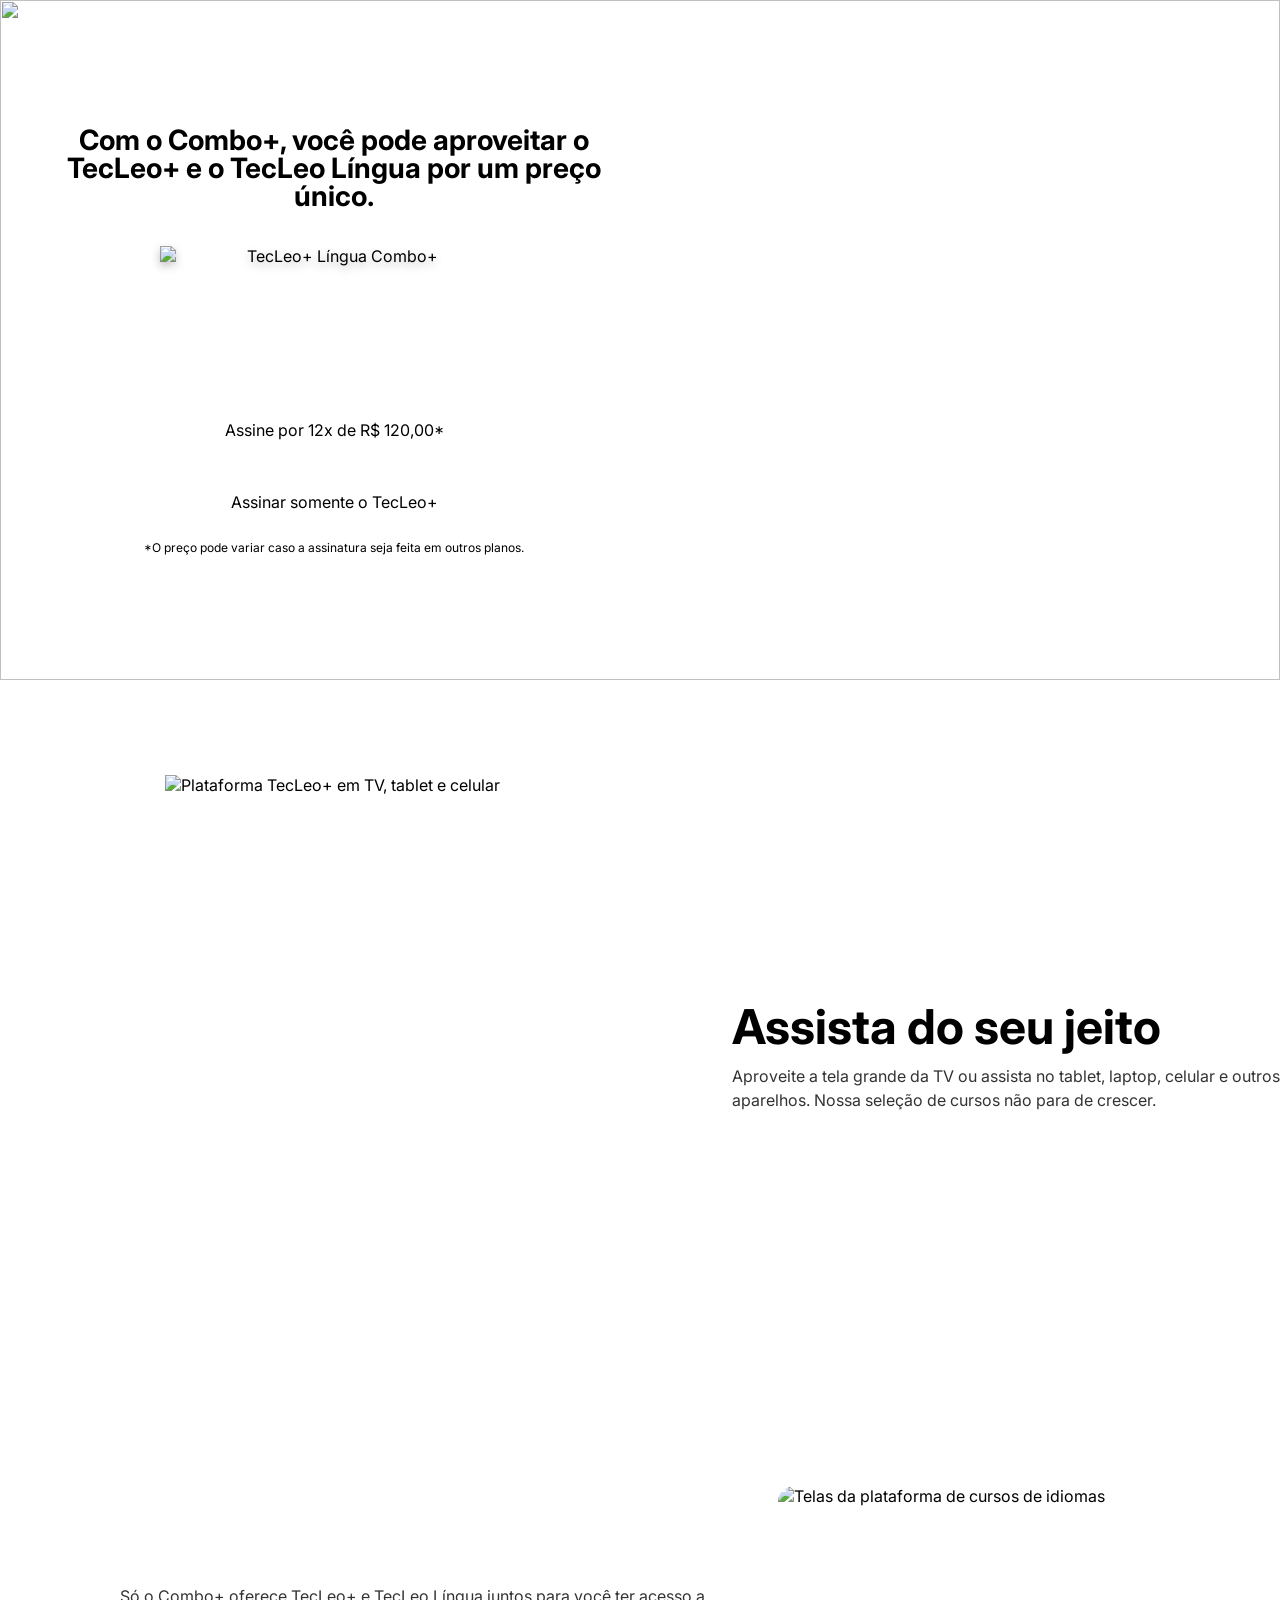
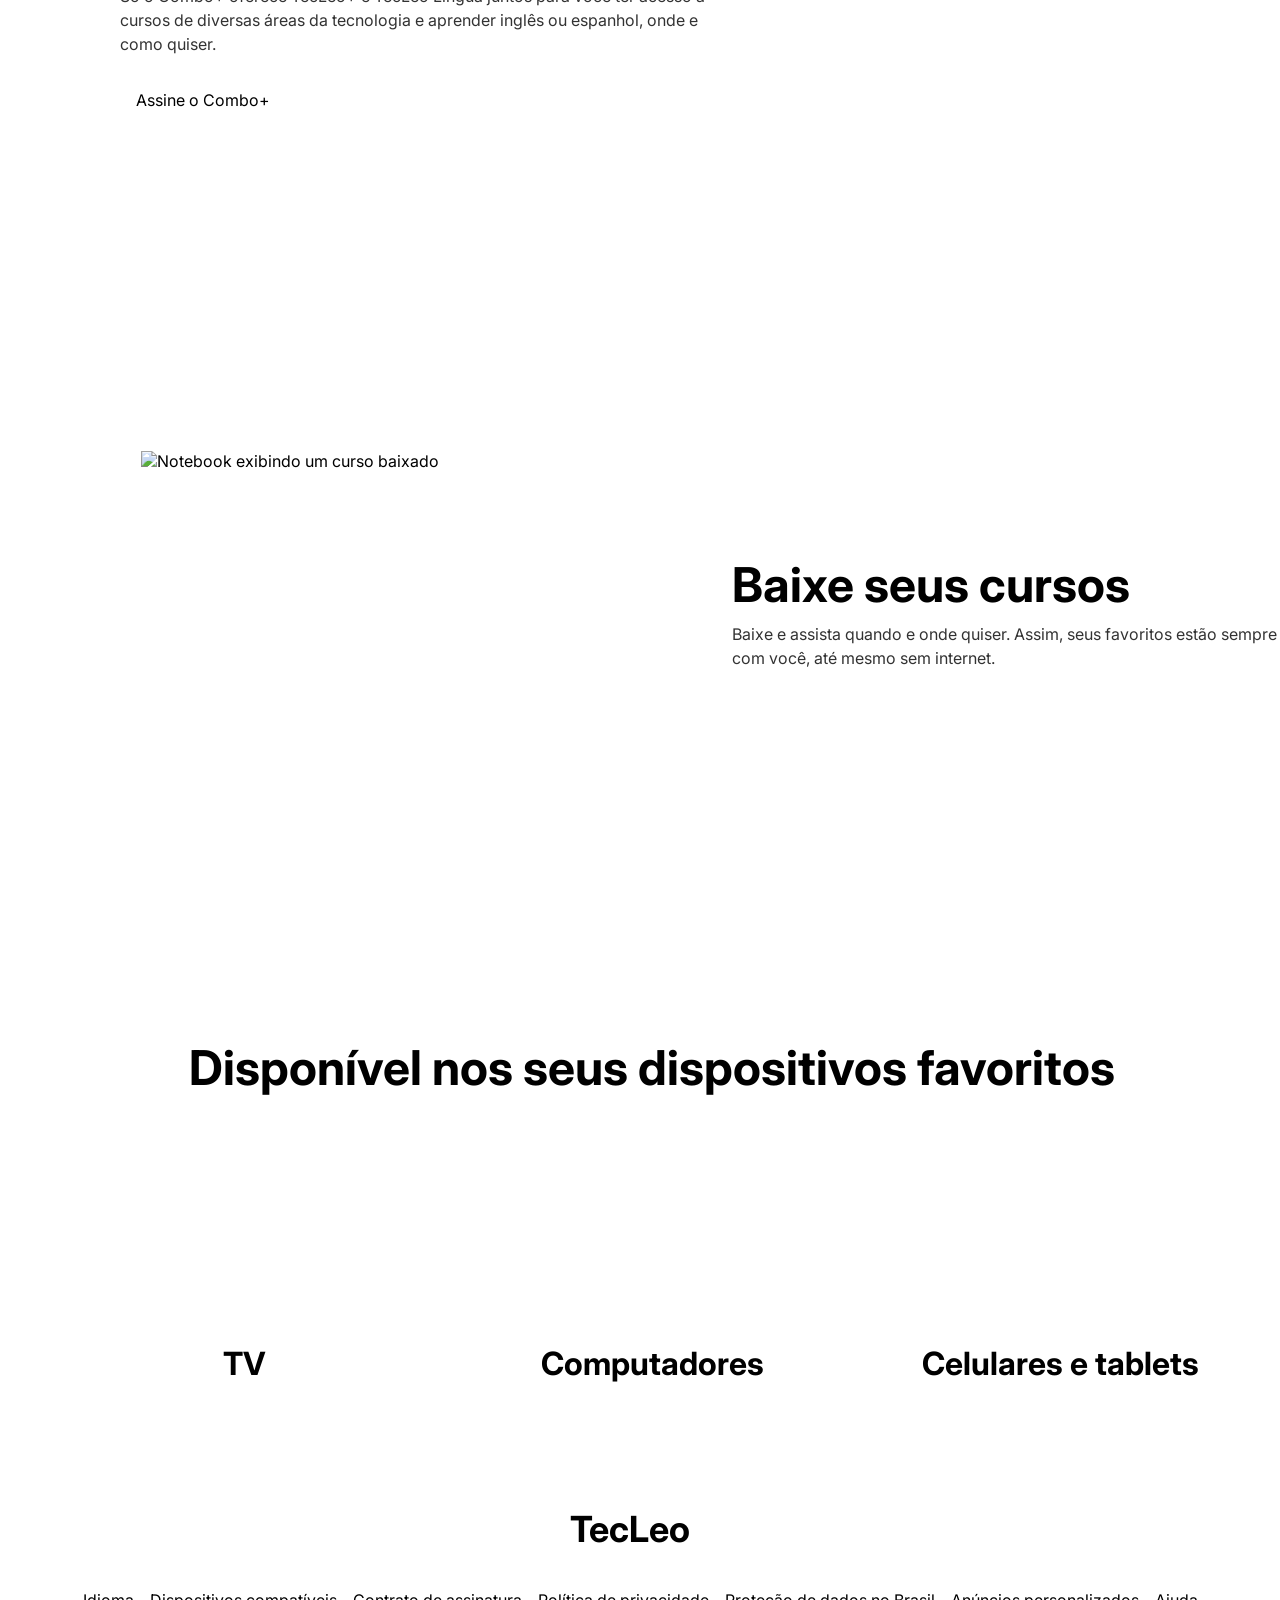
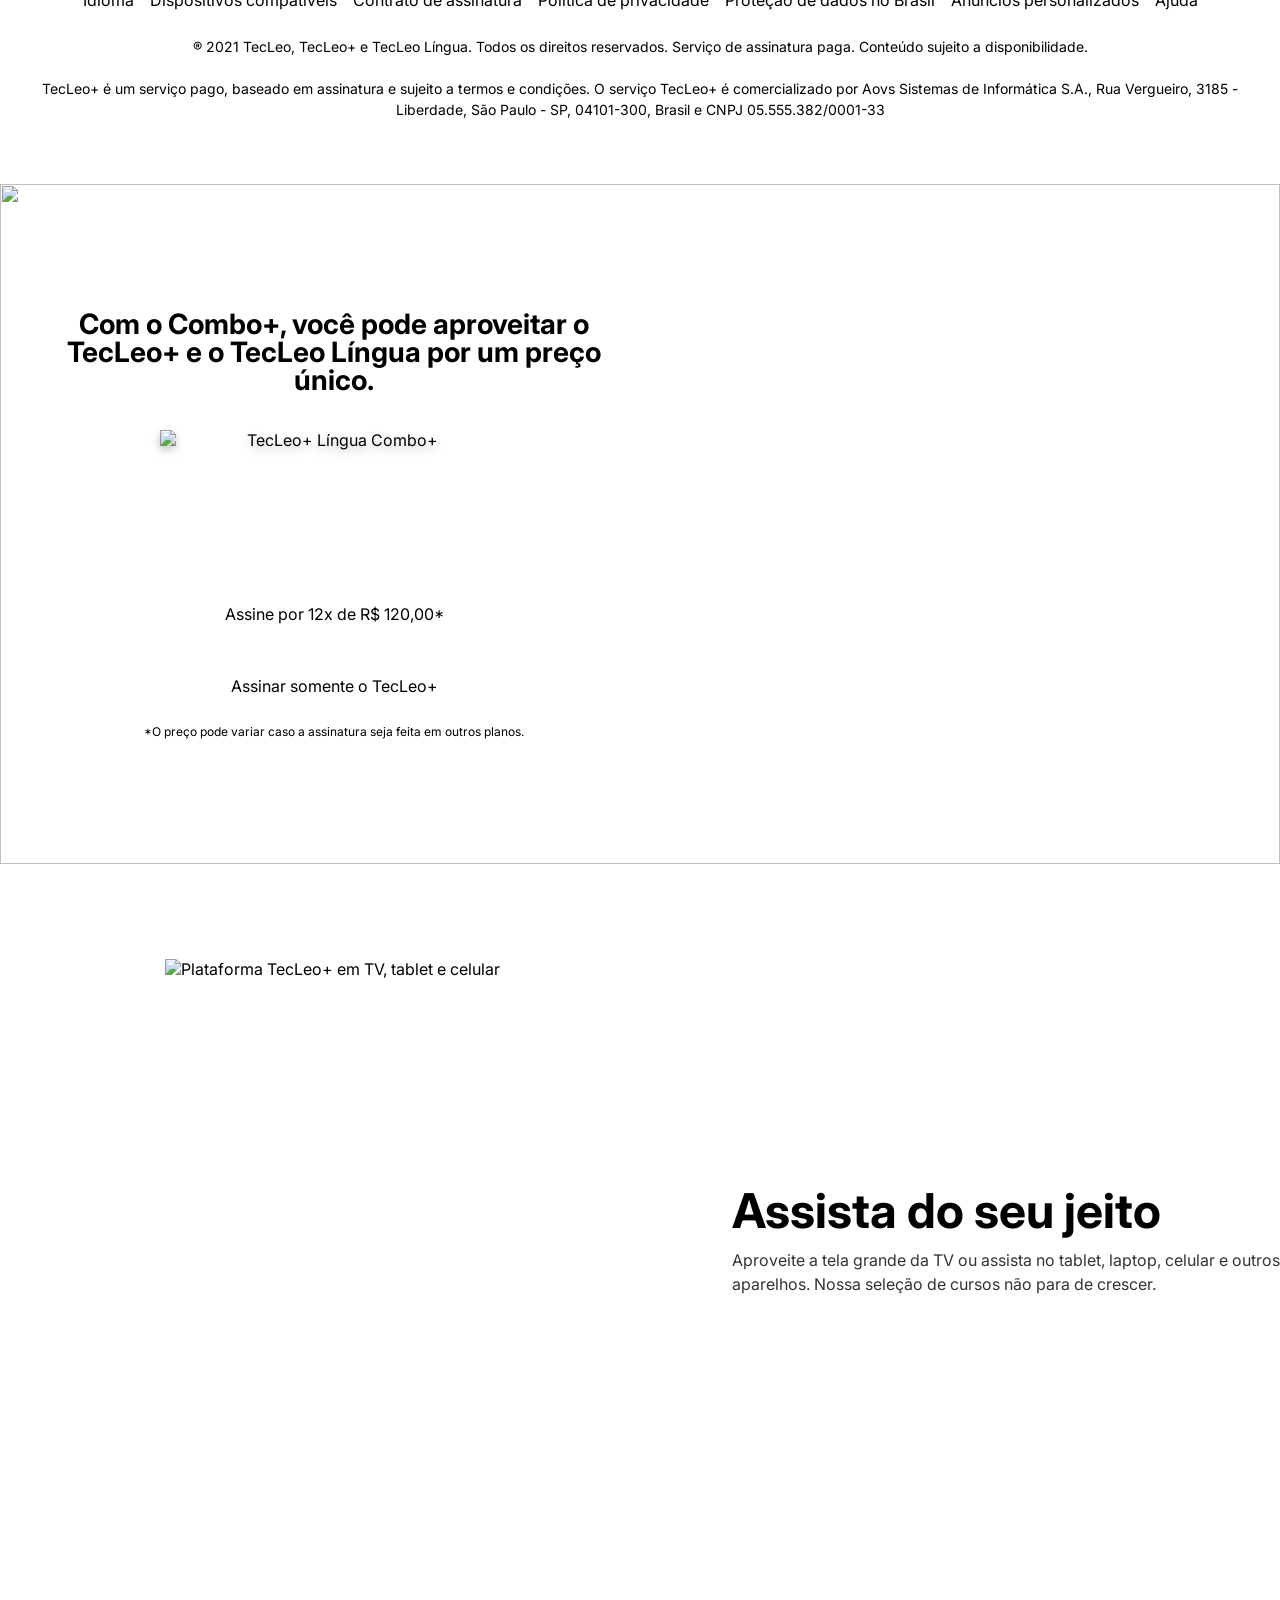
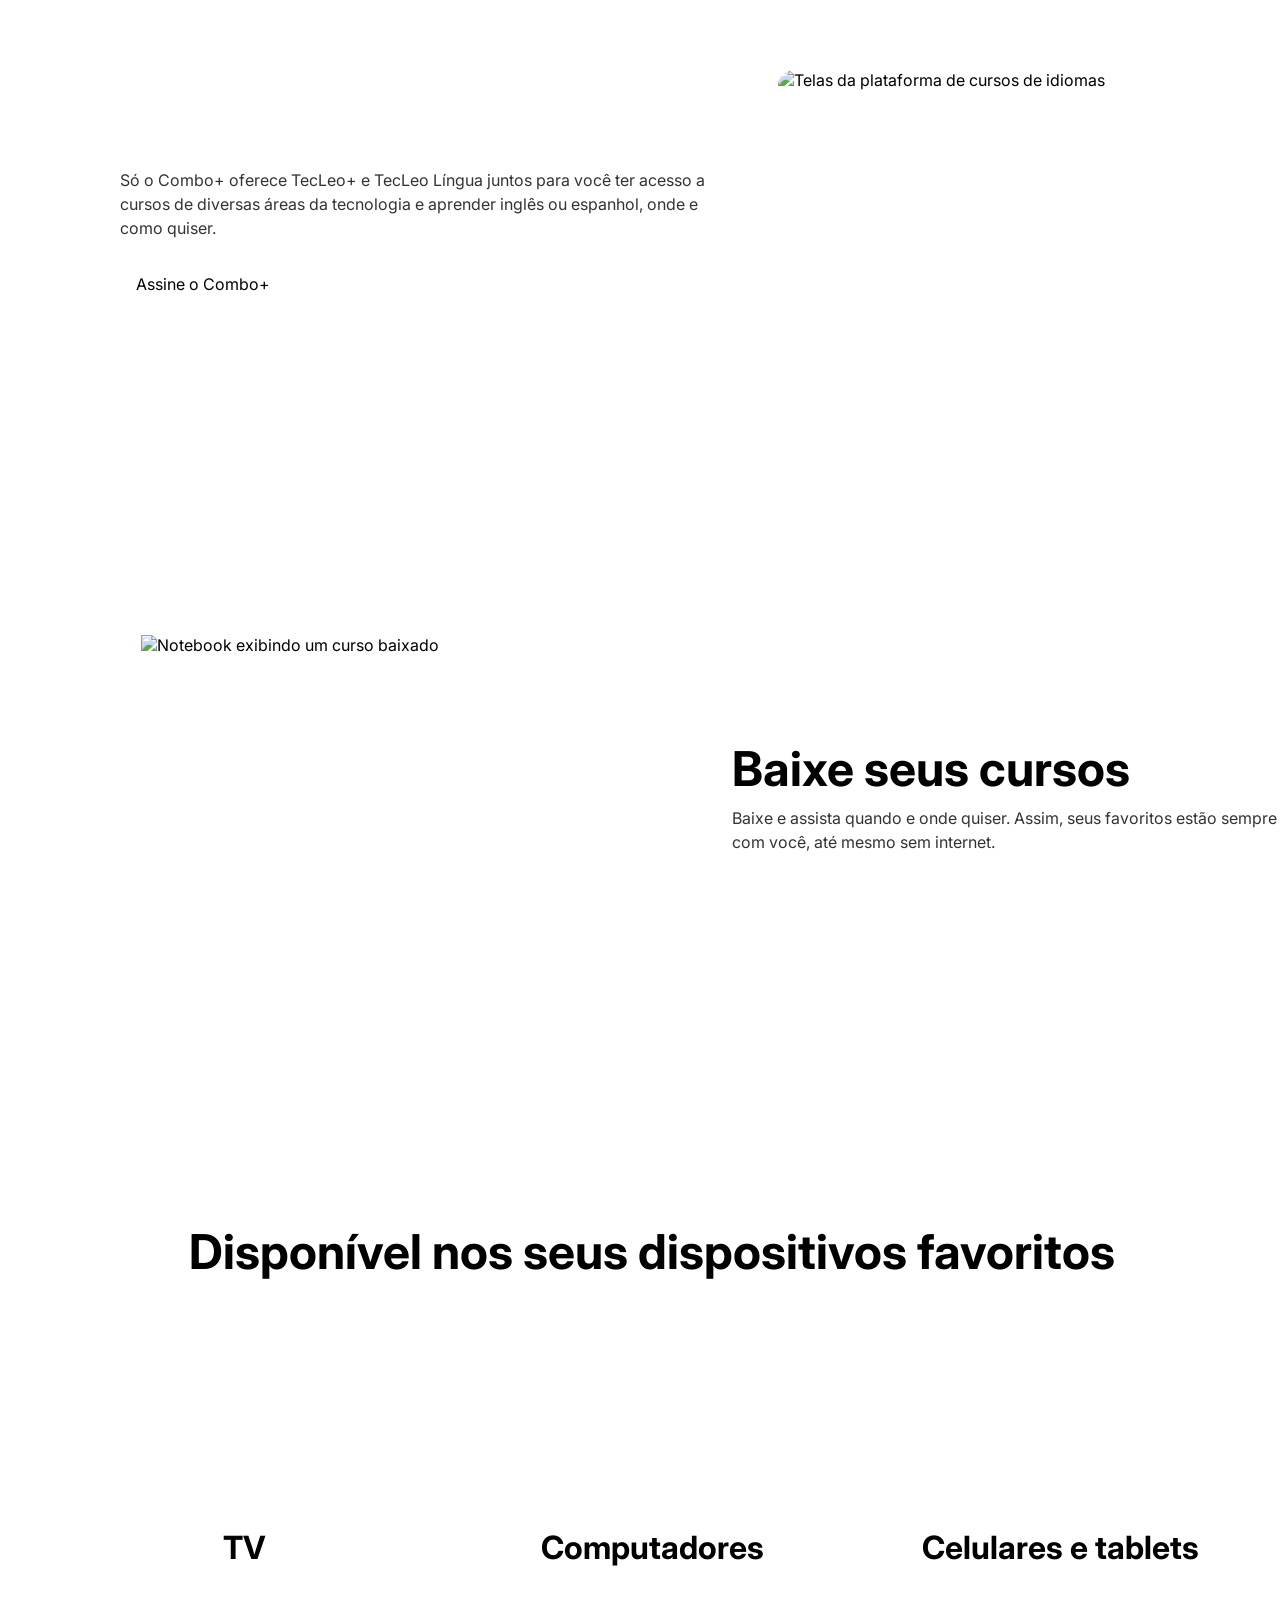
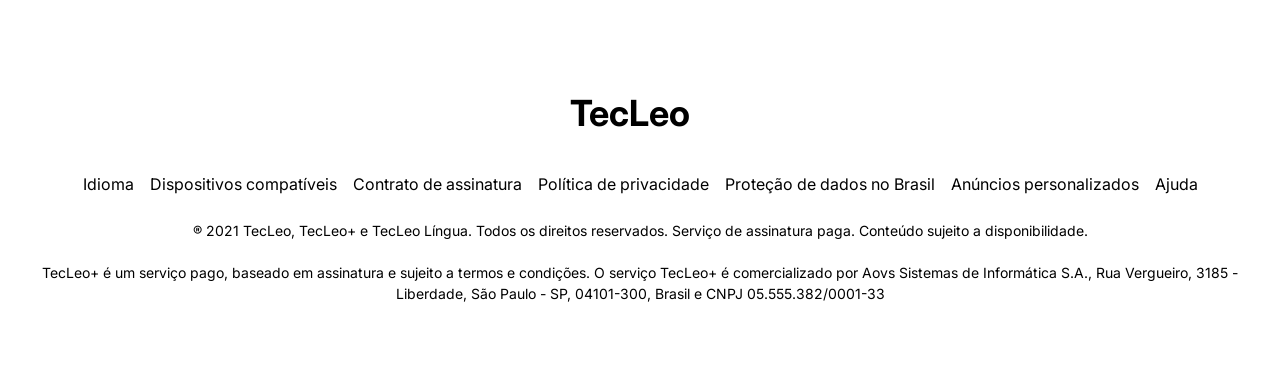
==== index.html @ 9137a4de "Renomeia figma.html para index.html" ====
<!DOCTYPE html>
<html lang="pt-BR">
<head>
    <meta charset="utf-8">
    <meta name="viewport" content="width=device-width, initial-scale=1">
    <title>Pag TecLeo</title>
    <link href="https://fonts.googleapis.com/css2?family=Inter:wght@400;700&display=swap" rel="stylesheet">
    <link rel="stylesheet" href="style.css">
</head>
<body>
<main>

    <section class="topo">
        <img src="imagens/Background.png" alt="" class="topo-fundo">

        <div class="topo-conteudo">
            <h1>Com o Combo+, você pode aproveitar o TecLeo+ e o TecLeo Língua por um preço único.</h1>
            <img src="imagens/Combo.png" alt="TecLeo+ Língua Combo+" class="topo-combo" width="348" height="104">

            <div class="topo-botoes">
                <button type="button" class="botao botao-azul">Assine por 12x de R$ 120,00*</button>
                <button type="button" class="botao botao-contorno">Assinar somente o TecLeo+</button>
            </div>

            <p class="topo-aviso">*O preço pode variar caso a assinatura seja feita em outros planos.</p>
        </div>
    </section>

    <section class="meio meio-um">
        <img src="imagens/Plataformas.png" alt="Plataforma TecLeo+ em TV, tablet e celular" class="meio-img" width="498" height="560" loading="lazy">
        <div class="meio-texto">
            <h2>Assista do seu jeito</h2>
            <p>Aproveite a tela grande da TV ou assista no tablet, laptop, celular e outros aparelhos. Nossa seleção de cursos não para de crescer.</p>
        </div>
    </section>

    <section class="meio meio-dois">
        <img src="imagens/Telas.png" alt="Telas da plataforma de cursos de idiomas" class="meio-img" width="496" height="339" loading="lazy">
        <div class="meio-texto">
            <p>Só o Combo+ oferece TecLeo+ e TecLeo Língua juntos para você ter acesso a cursos de diversas áreas da tecnologia e aprender inglês ou espanhol, onde e como quiser.</p>
            <button type="button" class="botao botao-azul">Assine o Combo+</button>
        </div>
    </section>

    <section class="meio meio-tres">
        <img src="imagens/Notebook.png" alt="Notebook exibindo um curso baixado" class="meio-img" width="547" height="324" loading="lazy">
        <div class="meio-texto">
            <h2>Baixe seus cursos</h2>
            <p>Baixe e assista quando e onde quiser. Assim, seus favoritos estão sempre com você, até mesmo sem internet.</p>
        </div>
    </section>

    <section class="dispositivos">
        <h2>Disponível nos seus dispositivos favoritos</h2>

        <figure class="aparelho">
            <img src="imagens/tv.png" alt="" loading="lazy">
            <figcaption>TV</figcaption>
        </figure>
        <figure class="aparelho">
            <img src="imagens/computador.png" alt="" loading="lazy">
            <figcaption>Computadores</figcaption>
        </figure>
        <figure class="aparelho">
            <img src="imagens/celular.png" alt="" loading="lazy">
            <figcaption>Celulares e tablets</figcaption>
        </figure>
    </section>

</main>

<footer class="rodape">
    <p class="rodape-logo">TecLeo<svg viewBox="0 0 20 20" role="img" aria-label="+"><path d="M10 0V20M0 10H20"/></svg></p>

    <nav aria-label="Links do rodapé">
        <a href="#">Idioma</a>
        <a href="#">Dispositivos compatíveis</a>
        <a href="#">Contrato de assinatura</a>
        <a href="#">Política de privacidade</a>
        <a href="#">Proteção de dados no Brasil</a>
        <a href="#">Anúncios personalizados</a>
        <a href="#">Ajuda</a>
    </nav>

    <p class="rodape-texto">® 2021 TecLeo, TecLeo+ e TecLeo Língua. Todos os direitos reservados. Serviço de assinatura paga. Conteúdo sujeito a disponibilidade.</p>
    <p class="rodape-texto">TecLeo+ é um serviço pago, baseado em assinatura e sujeito a termos e condições. O serviço TecLeo+ é comercializado por Aovs Sistemas de Informática S.A., Rua Vergueiro, 3185 - Liberdade, São Paulo - SP, 04101-300, Brasil e CNPJ 05.555.382/0001-33</p>
</footer>
</body>
</html>







<!DOCTYPE html>
<html lang="pt-BR">
<head>
    <meta charset="utf-8">
    <meta name="viewport" content="width=device-width, initial-scale=1">
    <title>Pag TecLeo</title>
    <link href="https://fonts.googleapis.com/css2?family=Inter:wght@400;700&display=swap" rel="stylesheet">
    <link rel="stylesheet" href="style.css">
</head>
<body>
<main>

    <section class="topo">
        <img src="imagens/Background.png" alt="" class="topo-fundo">

        <div class="topo-conteudo">
            <h1>Com o Combo+, você pode aproveitar o TecLeo+ e o TecLeo Língua por um preço único.</h1>
            <img src="imagens/Combo.png" alt="TecLeo+ Língua Combo+" class="topo-combo" width="348" height="104">

            <div class="topo-botoes">
                <button type="button" class="botao botao-azul">Assine por 12x de R$ 120,00*</button>
                <button type="button" class="botao botao-contorno">Assinar somente o TecLeo+</button>
            </div>

            <p class="topo-aviso">*O preço pode variar caso a assinatura seja feita em outros planos.</p>
        </div>
    </section>

    <section class="meio meio-um">
        <img src="imagens/Plataformas.png" alt="Plataforma TecLeo+ em TV, tablet e celular" class="meio-img" width="498" height="560" loading="lazy">
        <div class="meio-texto">
            <h2>Assista do seu jeito</h2>
            <p>Aproveite a tela grande da TV ou assista no tablet, laptop, celular e outros aparelhos. Nossa seleção de cursos não para de crescer.</p>
        </div>
    </section>

    <section class="meio meio-dois">
        <img src="imagens/Telas.png" alt="Telas da plataforma de cursos de idiomas" class="meio-img" width="496" height="339" loading="lazy">
        <div class="meio-texto">
            <p>Só o Combo+ oferece TecLeo+ e TecLeo Língua juntos para você ter acesso a cursos de diversas áreas da tecnologia e aprender inglês ou espanhol, onde e como quiser.</p>
            <button type="button" class="botao botao-azul">Assine o Combo+</button>
        </div>
    </section>

    <section class="meio meio-tres">
        <img src="imagens/Notebook.png" alt="Notebook exibindo um curso baixado" class="meio-img" width="547" height="324" loading="lazy">
        <div class="meio-texto">
            <h2>Baixe seus cursos</h2>
            <p>Baixe e assista quando e onde quiser. Assim, seus favoritos estão sempre com você, até mesmo sem internet.</p>
        </div>
    </section>

    <section class="dispositivos">
        <h2>Disponível nos seus dispositivos favoritos</h2>

        <figure class="aparelho">
            <img src="imagens/tv.png" alt="" loading="lazy">
            <figcaption>TV</figcaption>
        </figure>
        <figure class="aparelho">
            <img src="imagens/computador.png" alt="" loading="lazy">
            <figcaption>Computadores</figcaption>
        </figure>
        <figure class="aparelho">
            <img src="imagens/celular.png" alt="" loading="lazy">
            <figcaption>Celulares e tablets</figcaption>
        </figure>
    </section>

</main>

<footer class="rodape">
    <p class="rodape-logo">TecLeo<svg viewBox="0 0 20 20" role="img" aria-label="+"><path d="M10 0V20M0 10H20"/></svg></p>

    <nav aria-label="Links do rodapé">
        <a href="#">Idioma</a>
        <a href="#">Dispositivos compatíveis</a>
        <a href="#">Contrato de assinatura</a>
        <a href="#">Política de privacidade</a>
        <a href="#">Proteção de dados no Brasil</a>
        <a href="#">Anúncios personalizados</a>
        <a href="#">Ajuda</a>
    </nav>

    <p class="rodape-texto">® 2021 TecLeo, TecLeo+ e TecLeo Língua. Todos os direitos reservados. Serviço de assinatura paga. Conteúdo sujeito a disponibilidade.</p>
    <p class="rodape-texto">TecLeo+ é um serviço pago, baseado em assinatura e sujeito a termos e condições. O serviço TecLeo+ é comercializado por Aovs Sistemas de Informática S.A., Rua Vergueiro, 3185 - Liberdade, São Paulo - SP, 04101-300, Brasil e CNPJ 05.555.382/0001-33</p>
</footer>
</body>
</html>
---- style.css ----
<!DOCTYPE html>
<html lang="pt-BR">
<head>
    <meta charset="utf-8">
    <meta name="viewport" content="width=device-width, initial-scale=1">
    <title>Pag TecLeo</title>
    <link href="https://fonts.googleapis.com/css2?family=Inter:wght@400;700&display=swap" rel="stylesheet">
    <link rel="stylesheet" href="style.css">
</head>
<body>
<main>

    <section class="topo">
        <img src="imagens/Background.png" alt="" class="topo-fundo">

        <div class="topo-conteudo">
            <h1>Com o Combo+, você pode aproveitar o TecLeo+ e o TecLeo Língua por um preço único.</h1>
            <img src="imagens/Combo.png" alt="TecLeo+ Língua Combo+" class="topo-combo" width="348" height="104">

            <div class="topo-botoes">
                <button type="button" class="botao botao-azul">Assine por 12x de R$ 120,00*</button>
                <button type="button" class="botao botao-contorno">Assinar somente o TecLeo+</button>
            </div>

            <p class="topo-aviso">*O preço pode variar caso a assinatura seja feita em outros planos.</p>
        </div>
    </section>

    <section class="meio meio-um">
        <img src="imagens/Plataformas.png" alt="Plataforma TecLeo+ em TV, tablet e celular" class="meio-img" width="498" height="560" loading="lazy">
        <div class="meio-texto">
            <h2>Assista do seu jeito</h2>
            <p>Aproveite a tela grande da TV ou assista no tablet, laptop, celular e outros aparelhos. Nossa seleção de cursos não para de crescer.</p>
        </div>
    </section>

    <section class="meio meio-dois">
        <img src="imagens/Telas.png" alt="Telas da plataforma de cursos de idiomas" class="meio-img" width="496" height="339" loading="lazy">
        <div class="meio-texto">
            <p>Só o Combo+ oferece TecLeo+ e TecLeo Língua juntos para você ter acesso a cursos de diversas áreas da tecnologia e aprender inglês ou espanhol, onde e como quiser.</p>
            <button type="button" class="botao botao-azul">Assine o Combo+</button>
        </div>
    </section>

    <section class="meio meio-tres">
        <img src="imagens/Notebook.png" alt="Notebook exibindo um curso baixado" class="meio-img" width="547" height="324" loading="lazy">
        <div class="meio-texto">
            <h2>Baixe seus cursos</h2>
            <p>Baixe e assista quando e onde quiser. Assim, seus favoritos estão sempre com você, até mesmo sem internet.</p>
        </div>
    </section>

    <section class="dispositivos">
        <h2>Disponível nos seus dispositivos favoritos</h2>

        <figure class="aparelho">
            <img src="imagens/tv.png" alt="" loading="lazy">
            <figcaption>TV</figcaption>
        </figure>
        <figure class="aparelho">
            <img src="imagens/computador.png" alt="" loading="lazy">
            <figcaption>Computadores</figcaption>
        </figure>
        <figure class="aparelho">
            <img src="imagens/celular.png" alt="" loading="lazy">
            <figcaption>Celulares e tablets</figcaption>
        </figure>
    </section>

</main>

<footer class="rodape">
    <p class="rodape-logo">TecLeo<svg viewBox="0 0 20 20" role="img" aria-label="+"><path d="M10 0V20M0 10H20"/></svg></p>

    <nav aria-label="Links do rodapé">
        <a href="#">Idioma</a>
        <a href="#">Dispositivos compatíveis</a>
        <a href="#">Contrato de assinatura</a>
        <a href="#">Política de privacidade</a>
        <a href="#">Proteção de dados no Brasil</a>
        <a href="#">Anúncios personalizados</a>
        <a href="#">Ajuda</a>
    </nav>

    <p class="rodape-texto">® 2021 TecLeo, TecLeo+ e TecLeo Língua. Todos os direitos reservados. Serviço de assinatura paga. Conteúdo sujeito a disponibilidade.</p>
    <p class="rodape-texto">TecLeo+ é um serviço pago, baseado em assinatura e sujeito a termos e condições. O serviço TecLeo+ é comercializado por Aovs Sistemas de Informática S.A., Rua Vergueiro, 3185 - Liberdade, São Paulo - SP, 04101-300, Brasil e CNPJ 05.555.382/0001-33</p>
</footer>
</body>
</html>



:root {
    --fundo: #020210;
    --azul: #167BF7;
    --branco: #ffffff;
    --texto-claro: #F9F9F9;
    --cinza: #C0C0C0;
}

* {
    box-sizing: border-box;
     }

body {
    margin: 0;
    background: var(--fundo);
    color: var(--branco);
    font-family: 'Inter', sans-serif;
}

h1, h2, p, figure {
 margin: 0; 
}

h1, h2 {
 font-weight: 700; 
}

h2 { 
    font-size: clamp(32px, 5vw, 48px); 
    line-height: 1.2; 
}

img {
 display: block; 
}

button { 
    font: inherit; 
}

/* ----------Botões---------- */
.botao {
    height: 56px;
    padding: 0 16px;
    border-radius: 8px;
    color: var(--branco);
    font-size: 16px;
    cursor: pointer;
}
.botao-azul    {
 background: var(--azul);  border: 0; 
}

.botao-contorno {
 background: var(--fundo); border: 1px solid var(--branco);
  }

/* ==========Começo========== */

.topo {
    position: relative;
    min-height: 680px;
    display: flex;
    align-items: center;
    overflow: hidden;
}

.topo-fundo {
    position: absolute;
    inset: 0;
    width: 100%;
    height: 100%;
    object-fit: cover;
    object-position: right center;
}

.topo-conteudo {
    position: relative;
    width: 588px;
    max-width: 100%;
    margin-left: 40px;
    display: flex;
    flex-direction: column;
    align-items: center;
    text-align: center;
}

.topo h1 {
    min-height: 102px;
    margin-bottom: 18px;
    font-size: 28px;
    line-height: 1;
}

.topo-combo {
    margin-bottom: 52px;
    filter: drop-shadow(0 4px 4px #00000040);
}

.topo-botoes {
    width: 512px;
    max-width: 100%;
    display: flex;
    flex-direction: column;
    gap: 16px;
}
.topo-botoes .botao { width: 100%; }

.topo-aviso {
    margin-top: 12px;
    color: var(--cinza);
    font-size: 12px;
    line-height: 1;
}

/* ==========Meio========== */

.meio {
    width: 1440px;
    max-width: 100%;
    margin: var(--topo) auto 0;
    padding-left: var(--recuo);
    display: flex;
    align-items: center;
    gap: var(--gap);
}

.meio-um   { --topo: 95px;  --recuo: 165px; --gap: 69px; }
.meio-dois { --topo: 151px; --recuo: 120px; --gap: 70px; }
.meio-tres { --topo: 226px; --recuo: 141px; --gap: 44px; }

.meio-img { flex-shrink: 0; }
.meio-dois .meio-img { order: 1; border-radius: 16px; }  
.meio-texto { width: 588px; min-width: 0; }

.meio-texto p {
    font-size: 16px;
    line-height: 1.5;
    color: var(--texto-claro);
    opacity: 0.8;
}
.meio-texto h2 + p { margin-top: 8px; }
.meio-texto .botao { margin-top: 16px; }

/* ==========Dispositivos========== */

.dispositivos {
    width: 1154px;
    max-width: 100%;
    height: 344px;
    margin: 264px 0 0 max(0px, calc((100% - 1440px) / 2 + 155px));
    display: grid;
    grid-template-columns: repeat(3, 292px);
    grid-template-rows: auto 1fr;
    column-gap: 116px;
    justify-content: center;
    text-align: center;
}

.dispositivos h2 { grid-column: 1 / -1; white-space: nowrap; }

.aparelho {
    display: flex;
    flex-direction: column;
    align-items: center;
    justify-content: space-between;   /* imagem em cima, nome embaixo */
}
.aparelho img { max-width: 100%; margin-block: auto; }
.aparelho figcaption {
    font-weight: 700;
    font-size: clamp(20px, 2.5vw, 32px);
    line-height: 1.2;
}

/* ==========Rodapé========= */

.rodape {
    margin-top: clamp(80px, 10vw, 144px);
    padding: 0 24px 64px;
    display: flex;
    flex-direction: column;
    align-items: center;
    text-align: center;
}

.rodape-logo {
    height: 39px;
    display: flex;
    align-items: flex-start;
    font-weight: 700;
    font-size: 36px;
    line-height: 1;
}
.rodape-logo svg {
    width: 20px;
    height: 20px;
    margin-top: 13px;
    fill: none;
    stroke: var(--branco);
    stroke-width: 4;
}

.rodape nav {
    margin-top: 38px;
    display: flex;
    flex-wrap: wrap;
    justify-content: center;
    gap: 0 16px;
}
.rodape a {
    color: var(--branco);
    font-size: 16px;
    line-height: 1.5;
    text-decoration: none;
}
.rodape a:hover,
.rodape a:focus-visible { text-decoration: underline; }

.rodape-texto {
    width: 1200px;
    max-width: 100%;
    margin-top: 24px;
    color: var(--cinza);
    font-size: 14px;
    line-height: 1.5;
}
.rodape-texto + .rodape-texto { margin-top: 21px; }

/* ==========Adaptação para outros despositivos========== */

@media (max-width: 1200px) {
    .meio {
        flex-direction: column;
        margin-top: 64px;
        padding: 0 24px;
        gap: 32px;
        text-align: center;
    }
    .meio-dois .meio-img { order: 0; }
    .meio-img { width: 100%; max-width: 480px; height: auto; flex-shrink: 1; }
    .meio-texto { width: 100%; }
    .meio-dois .meio-texto { display: flex; flex-direction: column; align-items: center; }

    .dispositivos {
        height: auto;
        margin: 64px auto 0;
        padding: 0 24px;
        grid-template-columns: 1fr;
        grid-template-rows: none;
        row-gap: 40px;
    }
    .dispositivos h2 { white-space: normal; }
    .aparelho { gap: 16px; }
    .aparelho img { width: 100%; max-width: 240px; margin-block: 0; }
}

@media (max-width: 800px) {
    .topo { min-height: 0; padding: 48px 0; }
    .topo-conteudo { margin: 0 auto; padding: 0 24px; }
    .topo h1 { min-height: 0; }
}
---- style.css ----
<!DOCTYPE html>
<html lang="pt-BR">
<head>
    <meta charset="utf-8">
    <meta name="viewport" content="width=device-width, initial-scale=1">
    <title>Pag TecLeo</title>
    <link href="https://fonts.googleapis.com/css2?family=Inter:wght@400;700&display=swap" rel="stylesheet">
    <link rel="stylesheet" href="style.css">
</head>
<body>
<main>

    <section class="topo">
        <img src="imagens/Background.png" alt="" class="topo-fundo">

        <div class="topo-conteudo">
            <h1>Com o Combo+, você pode aproveitar o TecLeo+ e o TecLeo Língua por um preço único.</h1>
            <img src="imagens/Combo.png" alt="TecLeo+ Língua Combo+" class="topo-combo" width="348" height="104">

            <div class="topo-botoes">
                <button type="button" class="botao botao-azul">Assine por 12x de R$ 120,00*</button>
                <button type="button" class="botao botao-contorno">Assinar somente o TecLeo+</button>
            </div>

            <p class="topo-aviso">*O preço pode variar caso a assinatura seja feita em outros planos.</p>
        </div>
    </section>

    <section class="meio meio-um">
        <img src="imagens/Plataformas.png" alt="Plataforma TecLeo+ em TV, tablet e celular" class="meio-img" width="498" height="560" loading="lazy">
        <div class="meio-texto">
            <h2>Assista do seu jeito</h2>
            <p>Aproveite a tela grande da TV ou assista no tablet, laptop, celular e outros aparelhos. Nossa seleção de cursos não para de crescer.</p>
        </div>
    </section>

    <section class="meio meio-dois">
        <img src="imagens/Telas.png" alt="Telas da plataforma de cursos de idiomas" class="meio-img" width="496" height="339" loading="lazy">
        <div class="meio-texto">
            <p>Só o Combo+ oferece TecLeo+ e TecLeo Língua juntos para você ter acesso a cursos de diversas áreas da tecnologia e aprender inglês ou espanhol, onde e como quiser.</p>
            <button type="button" class="botao botao-azul">Assine o Combo+</button>
        </div>
    </section>

    <section class="meio meio-tres">
        <img src="imagens/Notebook.png" alt="Notebook exibindo um curso baixado" class="meio-img" width="547" height="324" loading="lazy">
        <div class="meio-texto">
            <h2>Baixe seus cursos</h2>
            <p>Baixe e assista quando e onde quiser. Assim, seus favoritos estão sempre com você, até mesmo sem internet.</p>
        </div>
    </section>

    <section class="dispositivos">
        <h2>Disponível nos seus dispositivos favoritos</h2>

        <figure class="aparelho">
            <img src="imagens/tv.png" alt="" loading="lazy">
            <figcaption>TV</figcaption>
        </figure>
        <figure class="aparelho">
            <img src="imagens/computador.png" alt="" loading="lazy">
            <figcaption>Computadores</figcaption>
        </figure>
        <figure class="aparelho">
            <img src="imagens/celular.png" alt="" loading="lazy">
            <figcaption>Celulares e tablets</figcaption>
        </figure>
    </section>

</main>

<footer class="rodape">
    <p class="rodape-logo">TecLeo<svg viewBox="0 0 20 20" role="img" aria-label="+"><path d="M10 0V20M0 10H20"/></svg></p>

    <nav aria-label="Links do rodapé">
        <a href="#">Idioma</a>
        <a href="#">Dispositivos compatíveis</a>
        <a href="#">Contrato de assinatura</a>
        <a href="#">Política de privacidade</a>
        <a href="#">Proteção de dados no Brasil</a>
        <a href="#">Anúncios personalizados</a>
        <a href="#">Ajuda</a>
    </nav>

    <p class="rodape-texto">® 2021 TecLeo, TecLeo+ e TecLeo Língua. Todos os direitos reservados. Serviço de assinatura paga. Conteúdo sujeito a disponibilidade.</p>
    <p class="rodape-texto">TecLeo+ é um serviço pago, baseado em assinatura e sujeito a termos e condições. O serviço TecLeo+ é comercializado por Aovs Sistemas de Informática S.A., Rua Vergueiro, 3185 - Liberdade, São Paulo - SP, 04101-300, Brasil e CNPJ 05.555.382/0001-33</p>
</footer>
</body>
</html>



:root {
    --fundo: #020210;
    --azul: #167BF7;
    --branco: #ffffff;
    --texto-claro: #F9F9F9;
    --cinza: #C0C0C0;
}

* {
    box-sizing: border-box;
     }

body {
    margin: 0;
    background: var(--fundo);
    color: var(--branco);
    font-family: 'Inter', sans-serif;
}

h1, h2, p, figure {
 margin: 0; 
}

h1, h2 {
 font-weight: 700; 
}

h2 { 
    font-size: clamp(32px, 5vw, 48px); 
    line-height: 1.2; 
}

img {
 display: block; 
}

button { 
    font: inherit; 
}

/* ----------Botões---------- */
.botao {
    height: 56px;
    padding: 0 16px;
    border-radius: 8px;
    color: var(--branco);
    font-size: 16px;
    cursor: pointer;
}
.botao-azul    {
 background: var(--azul);  border: 0; 
}

.botao-contorno {
 background: var(--fundo); border: 1px solid var(--branco);
  }

/* ==========Começo========== */

.topo {
    position: relative;
    min-height: 680px;
    display: flex;
    align-items: center;
    overflow: hidden;
}

.topo-fundo {
    position: absolute;
    inset: 0;
    width: 100%;
    height: 100%;
    object-fit: cover;
    object-position: right center;
}

.topo-conteudo {
    position: relative;
    width: 588px;
    max-width: 100%;
    margin-left: 40px;
    display: flex;
    flex-direction: column;
    align-items: center;
    text-align: center;
}

.topo h1 {
    min-height: 102px;
    margin-bottom: 18px;
    font-size: 28px;
    line-height: 1;
}

.topo-combo {
    margin-bottom: 52px;
    filter: drop-shadow(0 4px 4px #00000040);
}

.topo-botoes {
    width: 512px;
    max-width: 100%;
    display: flex;
    flex-direction: column;
    gap: 16px;
}
.topo-botoes .botao { width: 100%; }

.topo-aviso {
    margin-top: 12px;
    color: var(--cinza);
    font-size: 12px;
    line-height: 1;
}

/* ==========Meio========== */

.meio {
    width: 1440px;
    max-width: 100%;
    margin: var(--topo) auto 0;
    padding-left: var(--recuo);
    display: flex;
    align-items: center;
    gap: var(--gap);
}

.meio-um   { --topo: 95px;  --recuo: 165px; --gap: 69px; }
.meio-dois { --topo: 151px; --recuo: 120px; --gap: 70px; }
.meio-tres { --topo: 226px; --recuo: 141px; --gap: 44px; }

.meio-img { flex-shrink: 0; }
.meio-dois .meio-img { order: 1; border-radius: 16px; }  
.meio-texto { width: 588px; min-width: 0; }

.meio-texto p {
    font-size: 16px;
    line-height: 1.5;
    color: var(--texto-claro);
    opacity: 0.8;
}
.meio-texto h2 + p { margin-top: 8px; }
.meio-texto .botao { margin-top: 16px; }

/* ==========Dispositivos========== */

.dispositivos {
    width: 1154px;
    max-width: 100%;
    height: 344px;
    margin: 264px 0 0 max(0px, calc((100% - 1440px) / 2 + 155px));
    display: grid;
    grid-template-columns: repeat(3, 292px);
    grid-template-rows: auto 1fr;
    column-gap: 116px;
    justify-content: center;
    text-align: center;
}

.dispositivos h2 { grid-column: 1 / -1; white-space: nowrap; }

.aparelho {
    display: flex;
    flex-direction: column;
    align-items: center;
    justify-content: space-between;   /* imagem em cima, nome embaixo */
}
.aparelho img { max-width: 100%; margin-block: auto; }
.aparelho figcaption {
    font-weight: 700;
    font-size: clamp(20px, 2.5vw, 32px);
    line-height: 1.2;
}

/* ==========Rodapé========= */

.rodape {
    margin-top: clamp(80px, 10vw, 144px);
    padding: 0 24px 64px;
    display: flex;
    flex-direction: column;
    align-items: center;
    text-align: center;
}

.rodape-logo {
    height: 39px;
    display: flex;
    align-items: flex-start;
    font-weight: 700;
    font-size: 36px;
    line-height: 1;
}
.rodape-logo svg {
    width: 20px;
    height: 20px;
    margin-top: 13px;
    fill: none;
    stroke: var(--branco);
    stroke-width: 4;
}

.rodape nav {
    margin-top: 38px;
    display: flex;
    flex-wrap: wrap;
    justify-content: center;
    gap: 0 16px;
}
.rodape a {
    color: var(--branco);
    font-size: 16px;
    line-height: 1.5;
    text-decoration: none;
}
.rodape a:hover,
.rodape a:focus-visible { text-decoration: underline; }

.rodape-texto {
    width: 1200px;
    max-width: 100%;
    margin-top: 24px;
    color: var(--cinza);
    font-size: 14px;
    line-height: 1.5;
}
.rodape-texto + .rodape-texto { margin-top: 21px; }

/* ==========Adaptação para outros despositivos========== */

@media (max-width: 1200px) {
    .meio {
        flex-direction: column;
        margin-top: 64px;
        padding: 0 24px;
        gap: 32px;
        text-align: center;
    }
    .meio-dois .meio-img { order: 0; }
    .meio-img { width: 100%; max-width: 480px; height: auto; flex-shrink: 1; }
    .meio-texto { width: 100%; }
    .meio-dois .meio-texto { display: flex; flex-direction: column; align-items: center; }

    .dispositivos {
        height: auto;
        margin: 64px auto 0;
        padding: 0 24px;
        grid-template-columns: 1fr;
        grid-template-rows: none;
        row-gap: 40px;
    }
    .dispositivos h2 { white-space: normal; }
    .aparelho { gap: 16px; }
    .aparelho img { width: 100%; max-width: 240px; margin-block: 0; }
}

@media (max-width: 800px) {
    .topo { min-height: 0; padding: 48px 0; }
    .topo-conteudo { margin: 0 auto; padding: 0 24px; }
    .topo h1 { min-height: 0; }
}
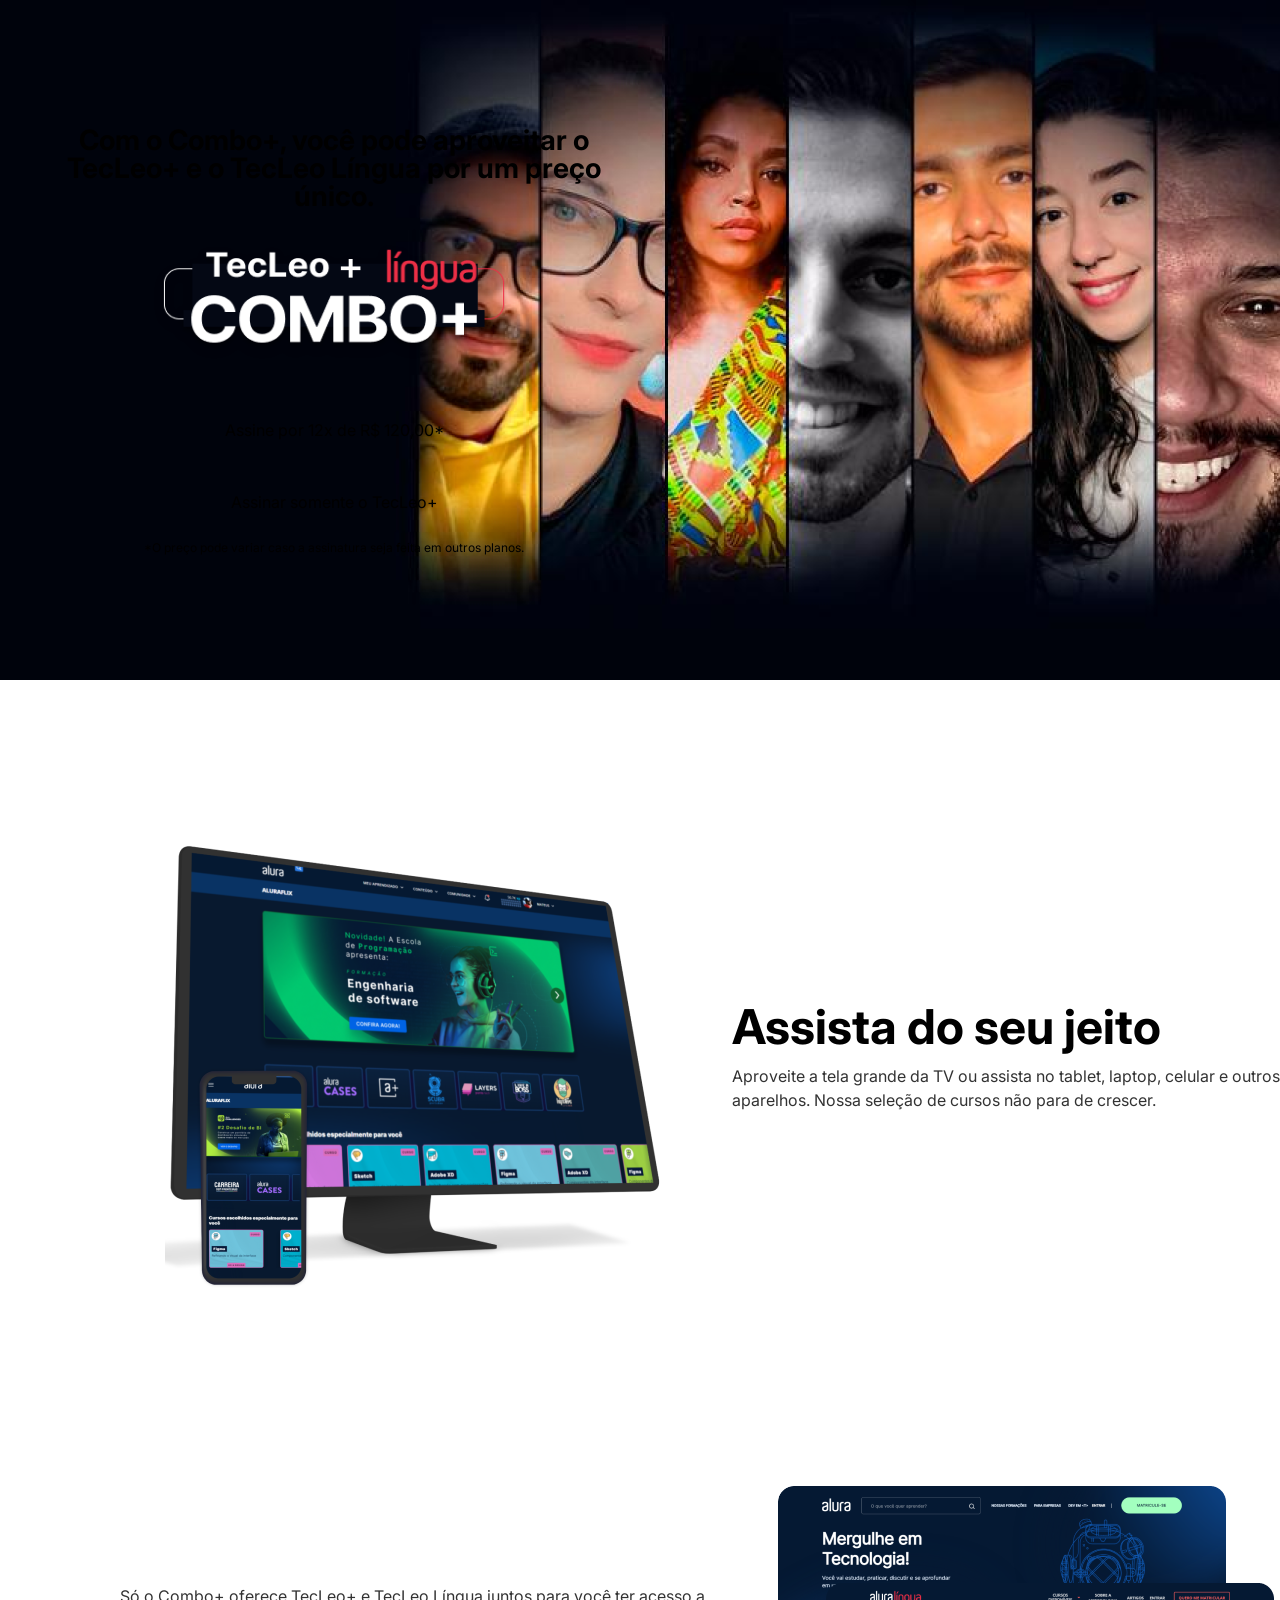
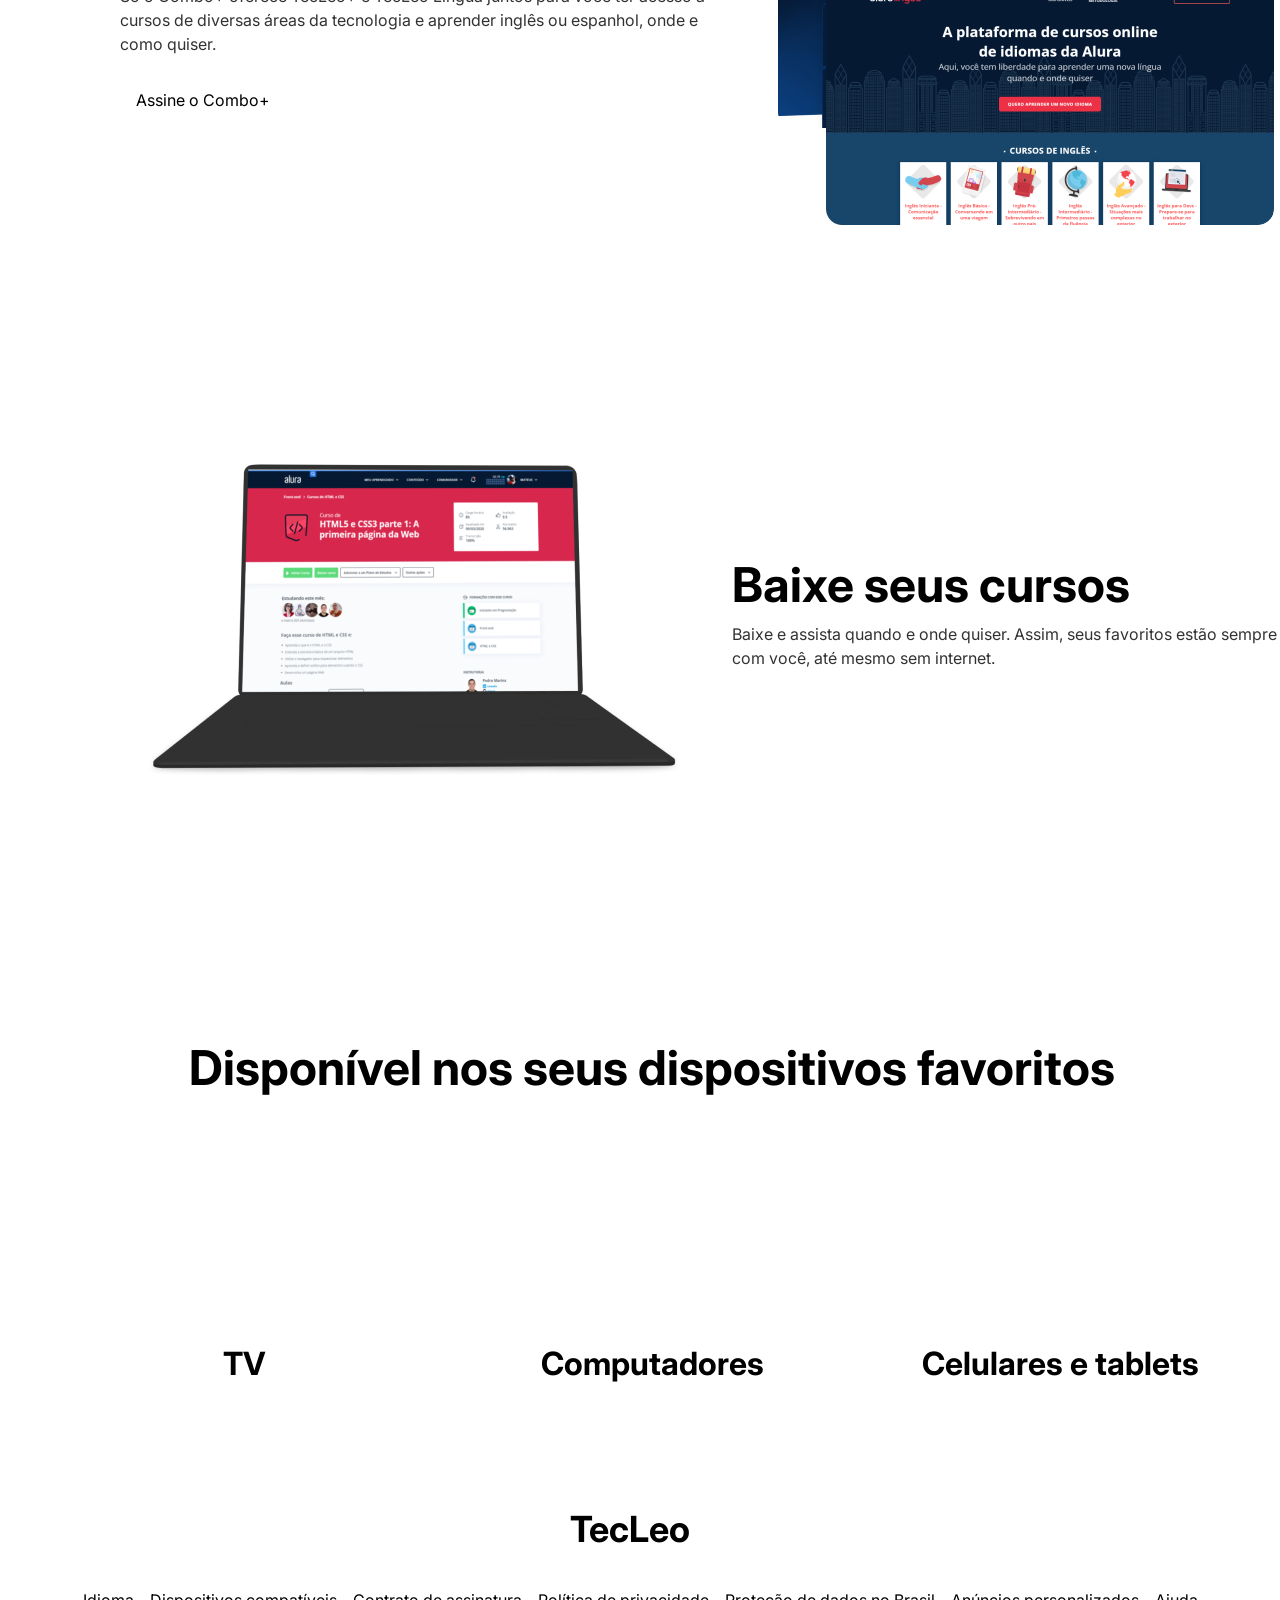
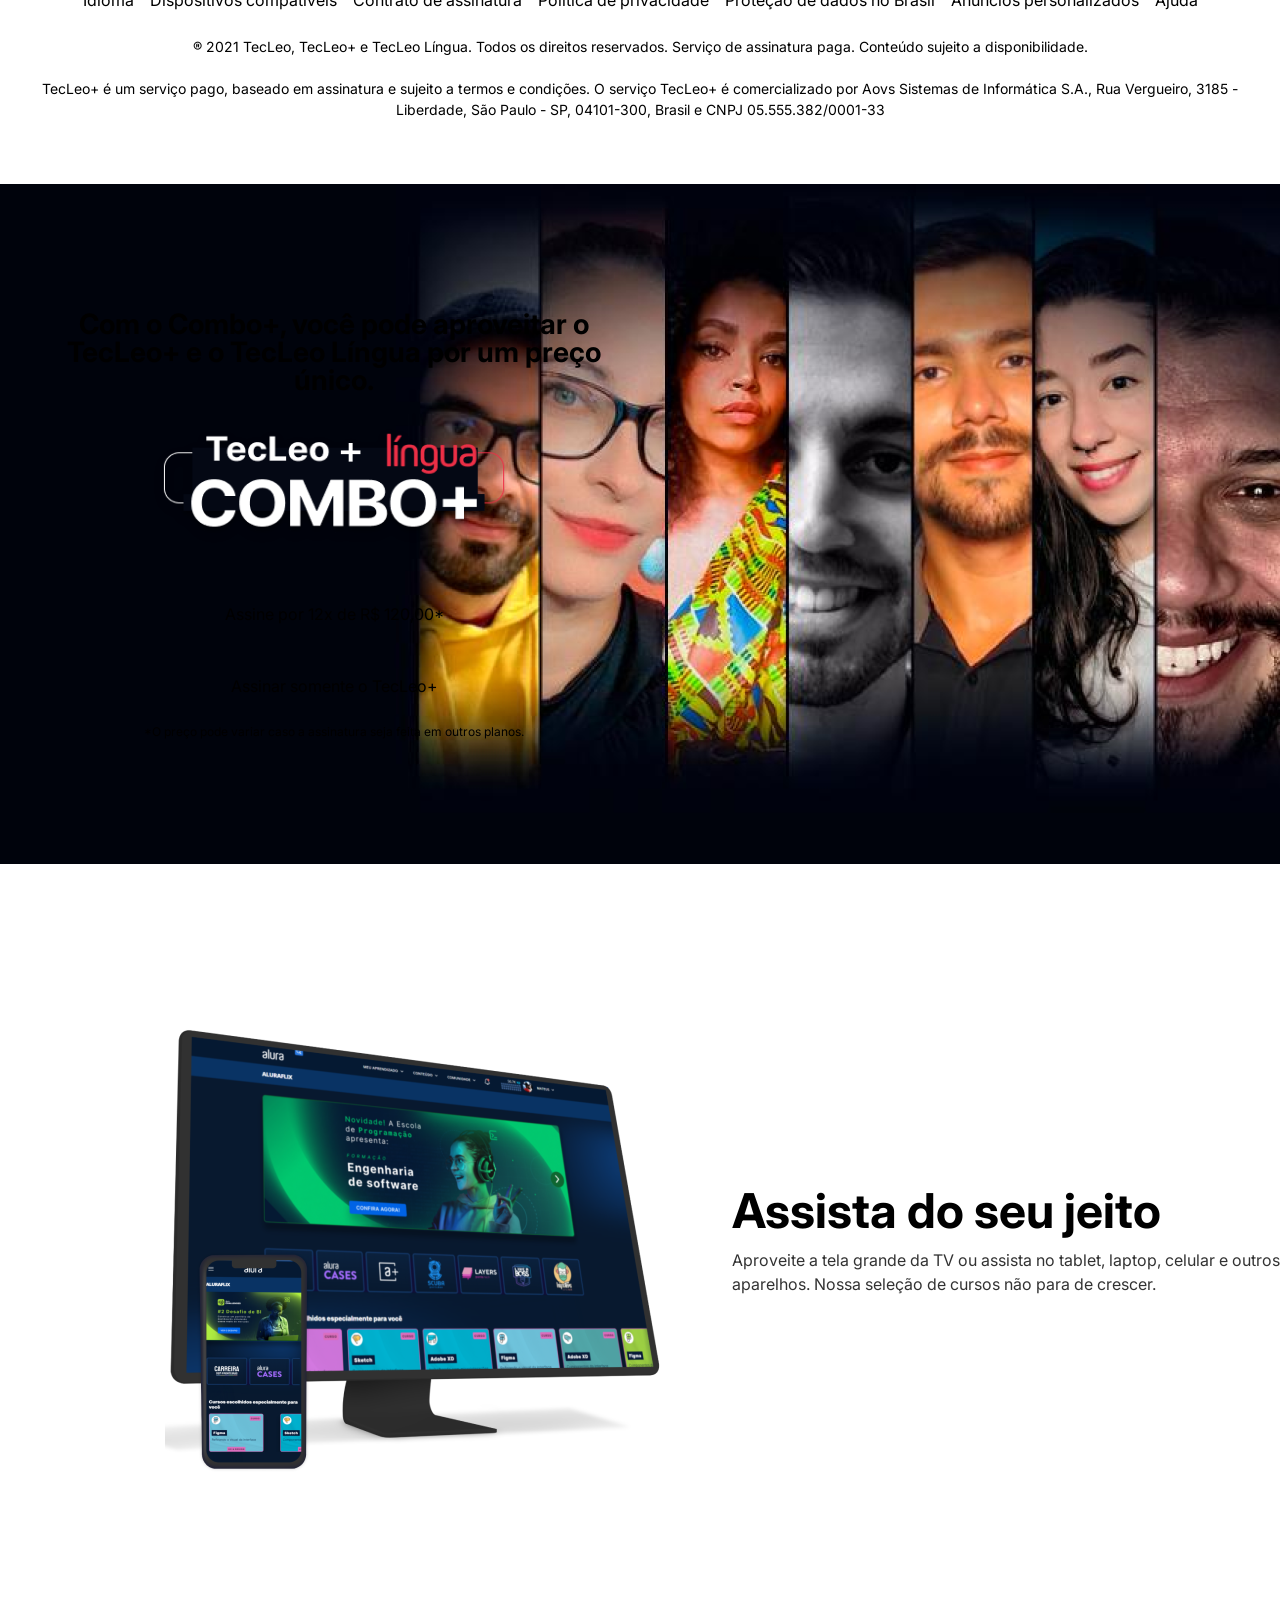
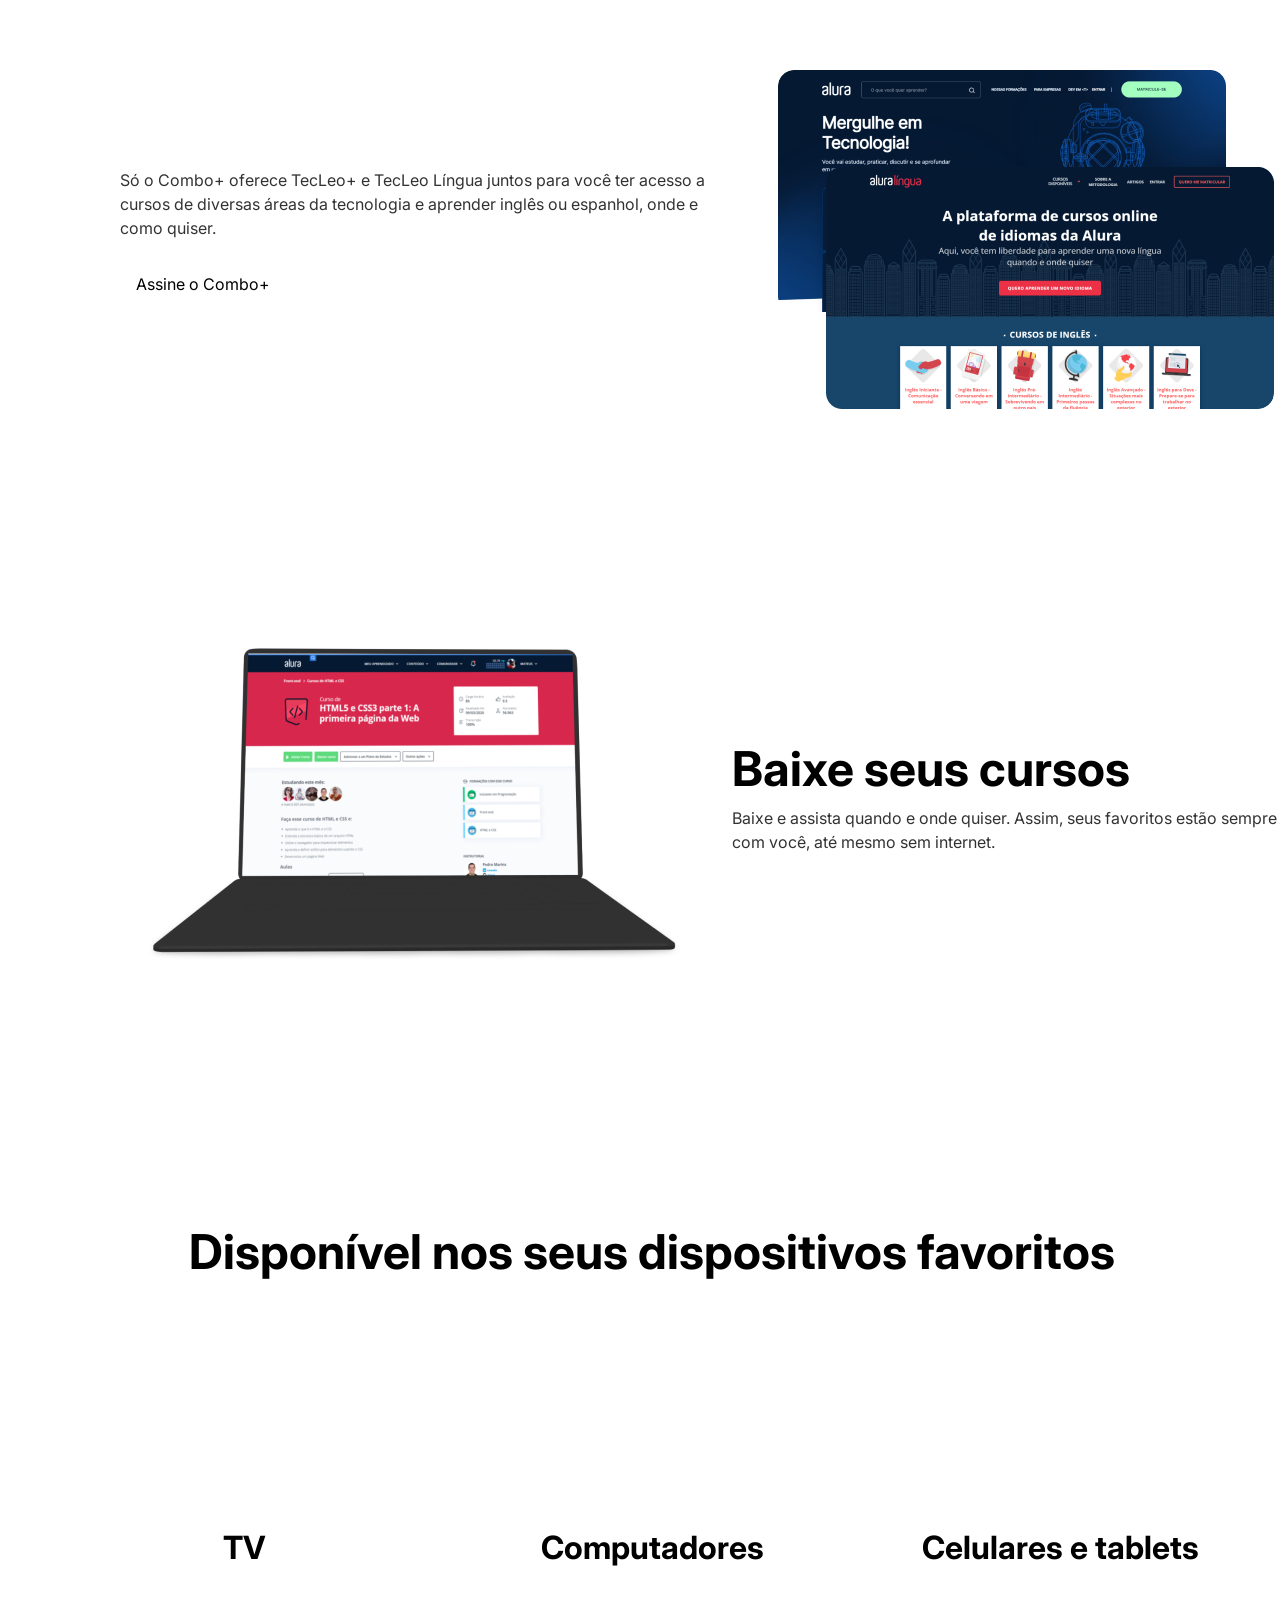
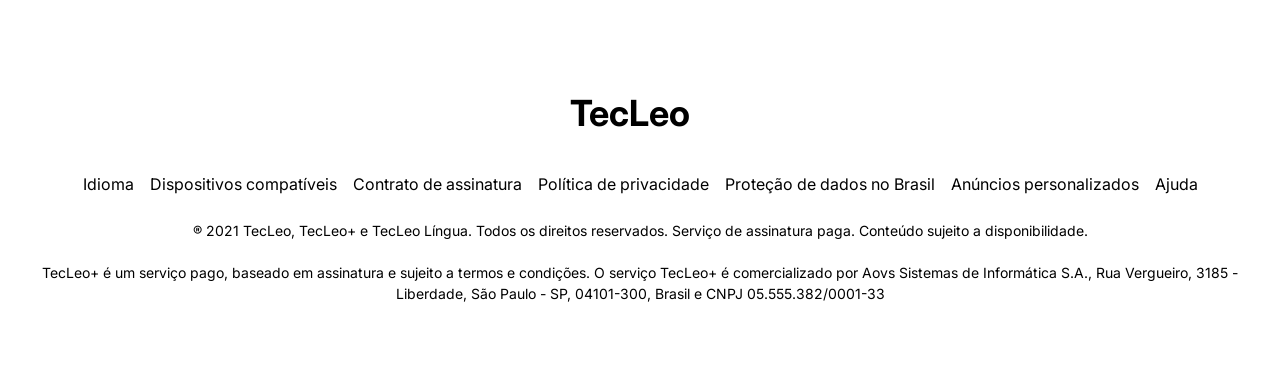
==== commit 3a84060a: "Update image paths in index.html" ====
--- a/index.html
+++ b/index.html
@@ -11,11 +11,11 @@
 <main>
 
     <section class="topo">
-        <img src="imagens/Background.png" alt="" class="topo-fundo">
+        <img src="img/Background.png" alt="" class="topo-fundo">
 
         <div class="topo-conteudo">
             <h1>Com o Combo+, você pode aproveitar o TecLeo+ e o TecLeo Língua por um preço único.</h1>
-            <img src="imagens/Combo.png" alt="TecLeo+ Língua Combo+" class="topo-combo" width="348" height="104">
+            <img src="img/Combo.png" alt="TecLeo+ Língua Combo+" class="topo-combo" width="348" height="104">
 
             <div class="topo-botoes">
                 <button type="button" class="botao botao-azul">Assine por 12x de R$ 120,00*</button>
@@ -27,7 +27,7 @@
     </section>
 
     <section class="meio meio-um">
-        <img src="imagens/Plataformas.png" alt="Plataforma TecLeo+ em TV, tablet e celular" class="meio-img" width="498" height="560" loading="lazy">
+        <img src="img/Plataformas.png" alt="Plataforma TecLeo+ em TV, tablet e celular" class="meio-img" width="498" height="560" loading="lazy">
         <div class="meio-texto">
             <h2>Assista do seu jeito</h2>
             <p>Aproveite a tela grande da TV ou assista no tablet, laptop, celular e outros aparelhos. Nossa seleção de cursos não para de crescer.</p>
@@ -35,7 +35,7 @@
     </section>
 
     <section class="meio meio-dois">
-        <img src="imagens/Telas.png" alt="Telas da plataforma de cursos de idiomas" class="meio-img" width="496" height="339" loading="lazy">
+        <img src="img/Telas.png" alt="Telas da plataforma de cursos de idiomas" class="meio-img" width="496" height="339" loading="lazy">
         <div class="meio-texto">
             <p>Só o Combo+ oferece TecLeo+ e TecLeo Língua juntos para você ter acesso a cursos de diversas áreas da tecnologia e aprender inglês ou espanhol, onde e como quiser.</p>
             <button type="button" class="botao botao-azul">Assine o Combo+</button>
@@ -43,7 +43,7 @@
     </section>
 
     <section class="meio meio-tres">
-        <img src="imagens/Notebook.png" alt="Notebook exibindo um curso baixado" class="meio-img" width="547" height="324" loading="lazy">
+        <img src="img/Notebook.png" alt="Notebook exibindo um curso baixado" class="meio-img" width="547" height="324" loading="lazy">
         <div class="meio-texto">
             <h2>Baixe seus cursos</h2>
             <p>Baixe e assista quando e onde quiser. Assim, seus favoritos estão sempre com você, até mesmo sem internet.</p>
@@ -54,15 +54,15 @@
         <h2>Disponível nos seus dispositivos favoritos</h2>
 
         <figure class="aparelho">
-            <img src="imagens/tv.png" alt="" loading="lazy">
+            <img src="img/tv.png" alt="" loading="lazy">
             <figcaption>TV</figcaption>
         </figure>
         <figure class="aparelho">
-            <img src="imagens/computador.png" alt="" loading="lazy">
+            <img src="img/computador.png" alt="" loading="lazy">
             <figcaption>Computadores</figcaption>
         </figure>
         <figure class="aparelho">
-            <img src="imagens/celular.png" alt="" loading="lazy">
+            <img src="img/celular.png" alt="" loading="lazy">
             <figcaption>Celulares e tablets</figcaption>
         </figure>
     </section>
@@ -107,11 +107,11 @@
 <main>
 
     <section class="topo">
-        <img src="imagens/Background.png" alt="" class="topo-fundo">
+        <img src="img/Background.png" alt="" class="topo-fundo">
 
         <div class="topo-conteudo">
             <h1>Com o Combo+, você pode aproveitar o TecLeo+ e o TecLeo Língua por um preço único.</h1>
-            <img src="imagens/Combo.png" alt="TecLeo+ Língua Combo+" class="topo-combo" width="348" height="104">
+            <img src="img/Combo.png" alt="TecLeo+ Língua Combo+" class="topo-combo" width="348" height="104">
 
             <div class="topo-botoes">
                 <button type="button" class="botao botao-azul">Assine por 12x de R$ 120,00*</button>
@@ -123,7 +123,7 @@
     </section>
 
     <section class="meio meio-um">
-        <img src="imagens/Plataformas.png" alt="Plataforma TecLeo+ em TV, tablet e celular" class="meio-img" width="498" height="560" loading="lazy">
+        <img src="img/Plataformas.png" alt="Plataforma TecLeo+ em TV, tablet e celular" class="meio-img" width="498" height="560" loading="lazy">
         <div class="meio-texto">
             <h2>Assista do seu jeito</h2>
             <p>Aproveite a tela grande da TV ou assista no tablet, laptop, celular e outros aparelhos. Nossa seleção de cursos não para de crescer.</p>
@@ -131,7 +131,7 @@
     </section>
 
     <section class="meio meio-dois">
-        <img src="imagens/Telas.png" alt="Telas da plataforma de cursos de idiomas" class="meio-img" width="496" height="339" loading="lazy">
+        <img src="img/Telas.png" alt="Telas da plataforma de cursos de idiomas" class="meio-img" width="496" height="339" loading="lazy">
         <div class="meio-texto">
             <p>Só o Combo+ oferece TecLeo+ e TecLeo Língua juntos para você ter acesso a cursos de diversas áreas da tecnologia e aprender inglês ou espanhol, onde e como quiser.</p>
             <button type="button" class="botao botao-azul">Assine o Combo+</button>
@@ -139,7 +139,7 @@
     </section>
 
     <section class="meio meio-tres">
-        <img src="imagens/Notebook.png" alt="Notebook exibindo um curso baixado" class="meio-img" width="547" height="324" loading="lazy">
+        <img src="img/Notebook.png" alt="Notebook exibindo um curso baixado" class="meio-img" width="547" height="324" loading="lazy">
         <div class="meio-texto">
             <h2>Baixe seus cursos</h2>
             <p>Baixe e assista quando e onde quiser. Assim, seus favoritos estão sempre com você, até mesmo sem internet.</p>
@@ -150,15 +150,15 @@
         <h2>Disponível nos seus dispositivos favoritos</h2>
 
         <figure class="aparelho">
-            <img src="imagens/tv.png" alt="" loading="lazy">
+            <img src="img/tv.png" alt="" loading="lazy">
             <figcaption>TV</figcaption>
         </figure>
         <figure class="aparelho">
-            <img src="imagens/computador.png" alt="" loading="lazy">
+            <img src="img/computador.png" alt="" loading="lazy">
             <figcaption>Computadores</figcaption>
         </figure>
         <figure class="aparelho">
-            <img src="imagens/celular.png" alt="" loading="lazy">
+            <img src="img/celular.png" alt="" loading="lazy">
             <figcaption>Celulares e tablets</figcaption>
         </figure>
     </section>
@@ -182,4 +182,4 @@
     <p class="rodape-texto">TecLeo+ é um serviço pago, baseado em assinatura e sujeito a termos e condições. O serviço TecLeo+ é comercializado por Aovs Sistemas de Informática S.A., Rua Vergueiro, 3185 - Liberdade, São Paulo - SP, 04101-300, Brasil e CNPJ 05.555.382/0001-33</p>
 </footer>
 </body>
-</html>+</html>
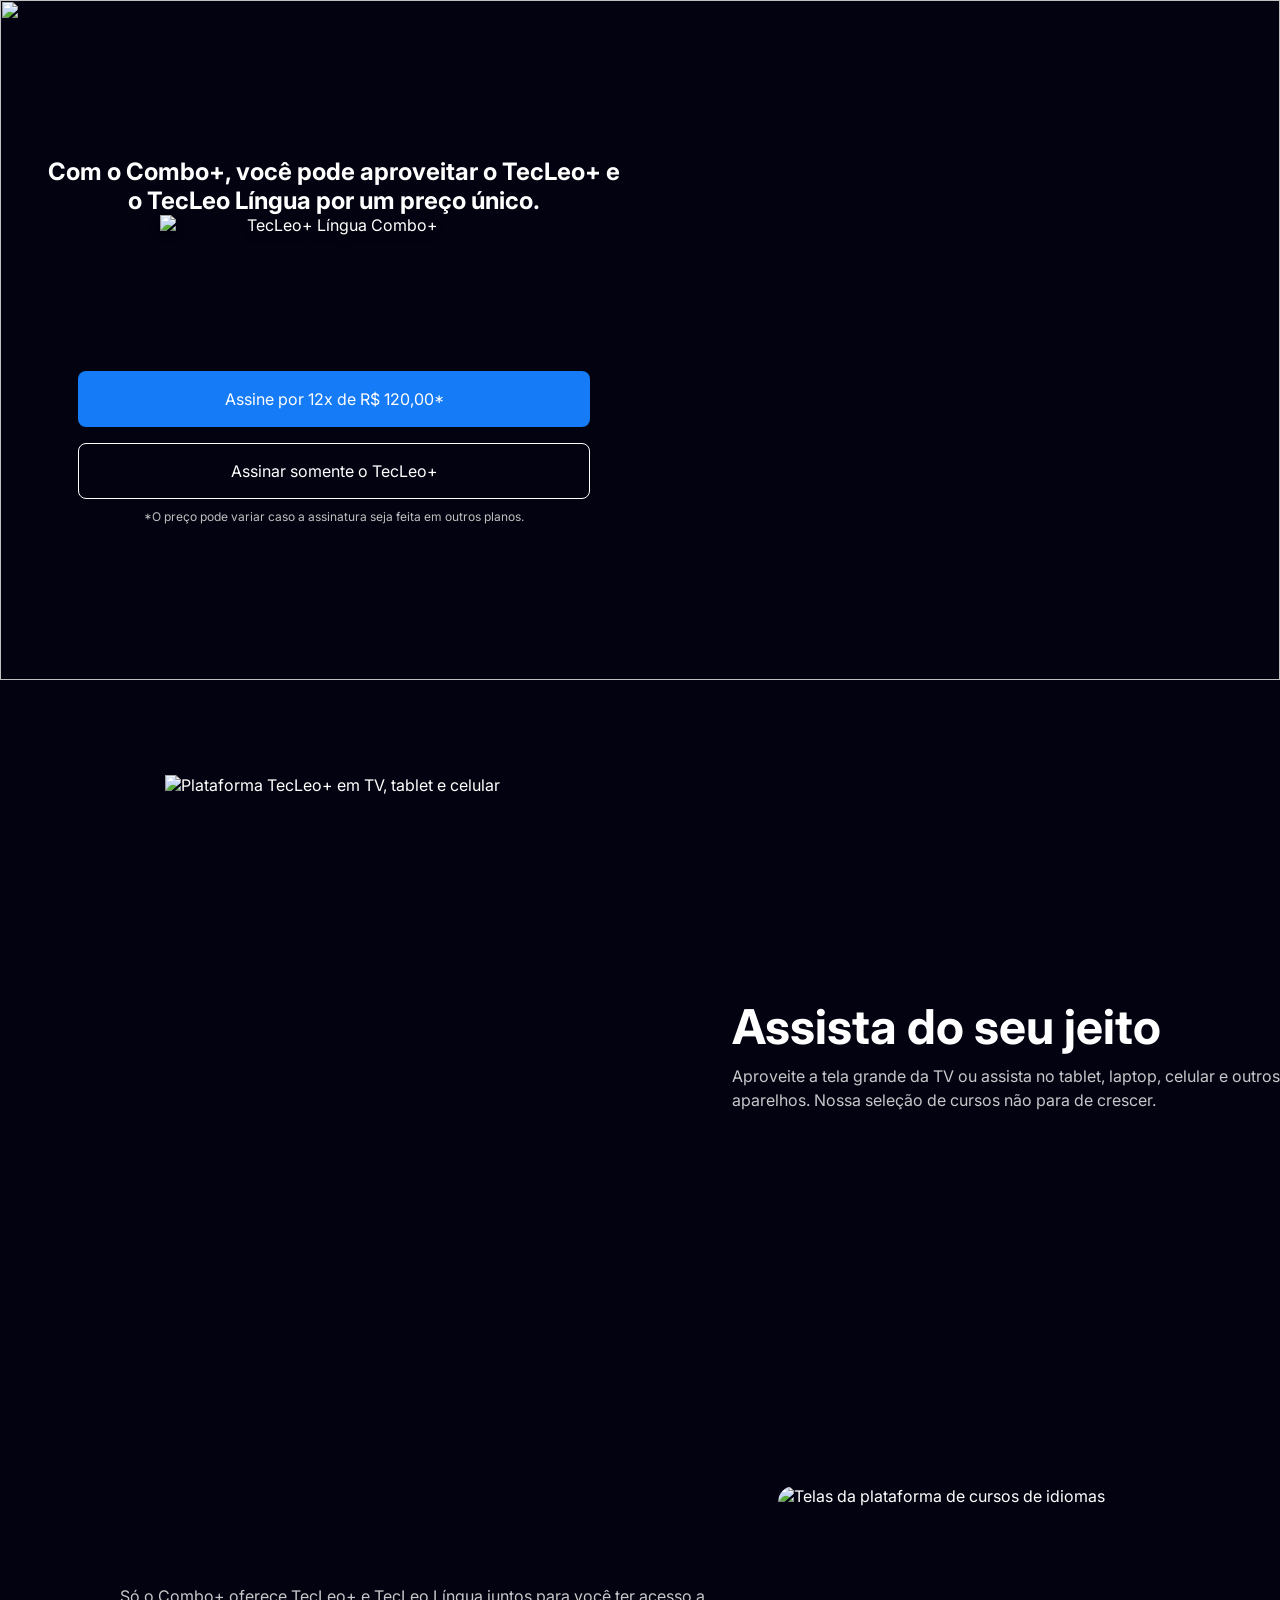
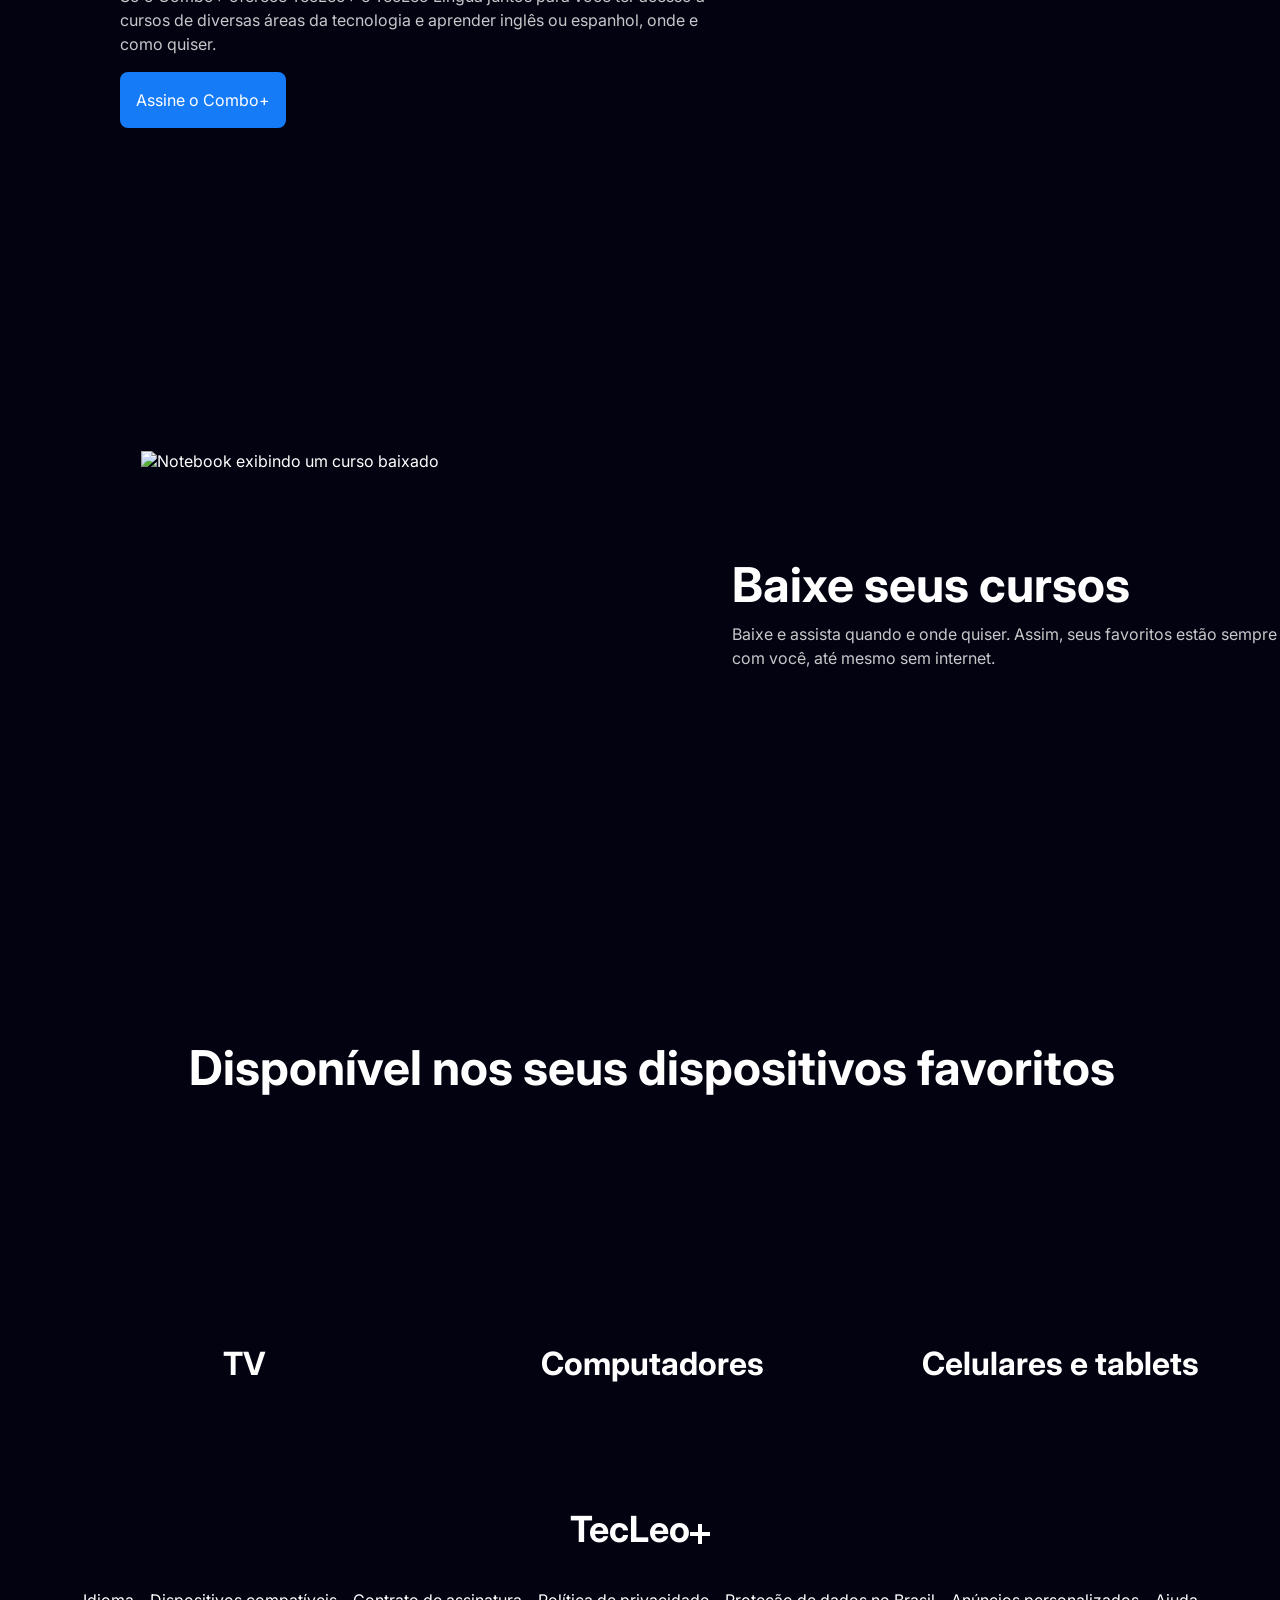
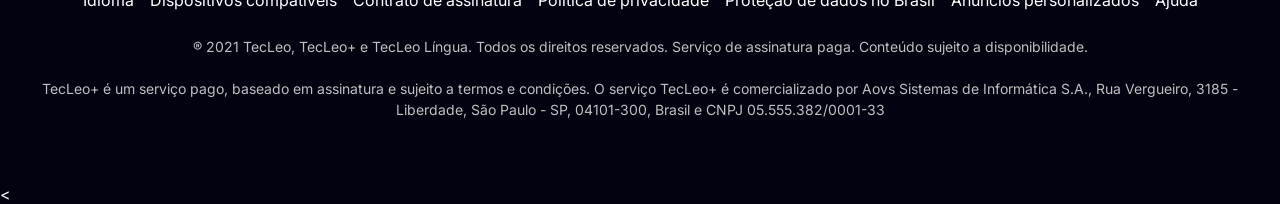
==== commit 8e32e298: "Add files via upload" ====
--- a/index.html
+++ b/index.html
@@ -1,185 +1,89 @@
-<!DOCTYPE html>
-<html lang="pt-BR">
-<head>
-    <meta charset="utf-8">
-    <meta name="viewport" content="width=device-width, initial-scale=1">
-    <title>Pag TecLeo</title>
-    <link href="https://fonts.googleapis.com/css2?family=Inter:wght@400;700&display=swap" rel="stylesheet">
-    <link rel="stylesheet" href="style.css">
-</head>
-<body>
-<main>
-
-    <section class="topo">
-        <img src="img/Background.png" alt="" class="topo-fundo">
-
-        <div class="topo-conteudo">
-            <h1>Com o Combo+, você pode aproveitar o TecLeo+ e o TecLeo Língua por um preço único.</h1>
-            <img src="img/Combo.png" alt="TecLeo+ Língua Combo+" class="topo-combo" width="348" height="104">
-
-            <div class="topo-botoes">
-                <button type="button" class="botao botao-azul">Assine por 12x de R$ 120,00*</button>
-                <button type="button" class="botao botao-contorno">Assinar somente o TecLeo+</button>
-            </div>
-
-            <p class="topo-aviso">*O preço pode variar caso a assinatura seja feita em outros planos.</p>
-        </div>
-    </section>
-
-    <section class="meio meio-um">
-        <img src="img/Plataformas.png" alt="Plataforma TecLeo+ em TV, tablet e celular" class="meio-img" width="498" height="560" loading="lazy">
-        <div class="meio-texto">
-            <h2>Assista do seu jeito</h2>
-            <p>Aproveite a tela grande da TV ou assista no tablet, laptop, celular e outros aparelhos. Nossa seleção de cursos não para de crescer.</p>
-        </div>
-    </section>
-
-    <section class="meio meio-dois">
-        <img src="img/Telas.png" alt="Telas da plataforma de cursos de idiomas" class="meio-img" width="496" height="339" loading="lazy">
-        <div class="meio-texto">
-            <p>Só o Combo+ oferece TecLeo+ e TecLeo Língua juntos para você ter acesso a cursos de diversas áreas da tecnologia e aprender inglês ou espanhol, onde e como quiser.</p>
-            <button type="button" class="botao botao-azul">Assine o Combo+</button>
-        </div>
-    </section>
-
-    <section class="meio meio-tres">
-        <img src="img/Notebook.png" alt="Notebook exibindo um curso baixado" class="meio-img" width="547" height="324" loading="lazy">
-        <div class="meio-texto">
-            <h2>Baixe seus cursos</h2>
-            <p>Baixe e assista quando e onde quiser. Assim, seus favoritos estão sempre com você, até mesmo sem internet.</p>
-        </div>
-    </section>
-
-    <section class="dispositivos">
-        <h2>Disponível nos seus dispositivos favoritos</h2>
-
-        <figure class="aparelho">
-            <img src="img/tv.png" alt="" loading="lazy">
-            <figcaption>TV</figcaption>
-        </figure>
-        <figure class="aparelho">
-            <img src="img/computador.png" alt="" loading="lazy">
-            <figcaption>Computadores</figcaption>
-        </figure>
-        <figure class="aparelho">
-            <img src="img/celular.png" alt="" loading="lazy">
-            <figcaption>Celulares e tablets</figcaption>
-        </figure>
-    </section>
-
-</main>
-
-<footer class="rodape">
-    <p class="rodape-logo">TecLeo<svg viewBox="0 0 20 20" role="img" aria-label="+"><path d="M10 0V20M0 10H20"/></svg></p>
-
-    <nav aria-label="Links do rodapé">
-        <a href="#">Idioma</a>
-        <a href="#">Dispositivos compatíveis</a>
-        <a href="#">Contrato de assinatura</a>
-        <a href="#">Política de privacidade</a>
-        <a href="#">Proteção de dados no Brasil</a>
-        <a href="#">Anúncios personalizados</a>
-        <a href="#">Ajuda</a>
-    </nav>
-
-    <p class="rodape-texto">® 2021 TecLeo, TecLeo+ e TecLeo Língua. Todos os direitos reservados. Serviço de assinatura paga. Conteúdo sujeito a disponibilidade.</p>
-    <p class="rodape-texto">TecLeo+ é um serviço pago, baseado em assinatura e sujeito a termos e condições. O serviço TecLeo+ é comercializado por Aovs Sistemas de Informática S.A., Rua Vergueiro, 3185 - Liberdade, São Paulo - SP, 04101-300, Brasil e CNPJ 05.555.382/0001-33</p>
-</footer>
-</body>
-</html>
-
-
-
-
-
-
-
-<!DOCTYPE html>
-<html lang="pt-BR">
-<head>
-    <meta charset="utf-8">
-    <meta name="viewport" content="width=device-width, initial-scale=1">
-    <title>Pag TecLeo</title>
-    <link href="https://fonts.googleapis.com/css2?family=Inter:wght@400;700&display=swap" rel="stylesheet">
-    <link rel="stylesheet" href="style.css">
-</head>
-<body>
-<main>
-
-    <section class="topo">
-        <img src="img/Background.png" alt="" class="topo-fundo">
-
-        <div class="topo-conteudo">
-            <h1>Com o Combo+, você pode aproveitar o TecLeo+ e o TecLeo Língua por um preço único.</h1>
-            <img src="img/Combo.png" alt="TecLeo+ Língua Combo+" class="topo-combo" width="348" height="104">
-
-            <div class="topo-botoes">
-                <button type="button" class="botao botao-azul">Assine por 12x de R$ 120,00*</button>
-                <button type="button" class="botao botao-contorno">Assinar somente o TecLeo+</button>
-            </div>
-
-            <p class="topo-aviso">*O preço pode variar caso a assinatura seja feita em outros planos.</p>
-        </div>
-    </section>
-
-    <section class="meio meio-um">
-        <img src="img/Plataformas.png" alt="Plataforma TecLeo+ em TV, tablet e celular" class="meio-img" width="498" height="560" loading="lazy">
-        <div class="meio-texto">
-            <h2>Assista do seu jeito</h2>
-            <p>Aproveite a tela grande da TV ou assista no tablet, laptop, celular e outros aparelhos. Nossa seleção de cursos não para de crescer.</p>
-        </div>
-    </section>
-
-    <section class="meio meio-dois">
-        <img src="img/Telas.png" alt="Telas da plataforma de cursos de idiomas" class="meio-img" width="496" height="339" loading="lazy">
-        <div class="meio-texto">
-            <p>Só o Combo+ oferece TecLeo+ e TecLeo Língua juntos para você ter acesso a cursos de diversas áreas da tecnologia e aprender inglês ou espanhol, onde e como quiser.</p>
-            <button type="button" class="botao botao-azul">Assine o Combo+</button>
-        </div>
-    </section>
-
-    <section class="meio meio-tres">
-        <img src="img/Notebook.png" alt="Notebook exibindo um curso baixado" class="meio-img" width="547" height="324" loading="lazy">
-        <div class="meio-texto">
-            <h2>Baixe seus cursos</h2>
-            <p>Baixe e assista quando e onde quiser. Assim, seus favoritos estão sempre com você, até mesmo sem internet.</p>
-        </div>
-    </section>
-
-    <section class="dispositivos">
-        <h2>Disponível nos seus dispositivos favoritos</h2>
-
-        <figure class="aparelho">
-            <img src="img/tv.png" alt="" loading="lazy">
-            <figcaption>TV</figcaption>
-        </figure>
-        <figure class="aparelho">
-            <img src="img/computador.png" alt="" loading="lazy">
-            <figcaption>Computadores</figcaption>
-        </figure>
-        <figure class="aparelho">
-            <img src="img/celular.png" alt="" loading="lazy">
-            <figcaption>Celulares e tablets</figcaption>
-        </figure>
-    </section>
-
-</main>
-
-<footer class="rodape">
-    <p class="rodape-logo">TecLeo<svg viewBox="0 0 20 20" role="img" aria-label="+"><path d="M10 0V20M0 10H20"/></svg></p>
-
-    <nav aria-label="Links do rodapé">
-        <a href="#">Idioma</a>
-        <a href="#">Dispositivos compatíveis</a>
-        <a href="#">Contrato de assinatura</a>
-        <a href="#">Política de privacidade</a>
-        <a href="#">Proteção de dados no Brasil</a>
-        <a href="#">Anúncios personalizados</a>
-        <a href="#">Ajuda</a>
-    </nav>
-
-    <p class="rodape-texto">® 2021 TecLeo, TecLeo+ e TecLeo Língua. Todos os direitos reservados. Serviço de assinatura paga. Conteúdo sujeito a disponibilidade.</p>
-    <p class="rodape-texto">TecLeo+ é um serviço pago, baseado em assinatura e sujeito a termos e condições. O serviço TecLeo+ é comercializado por Aovs Sistemas de Informática S.A., Rua Vergueiro, 3185 - Liberdade, São Paulo - SP, 04101-300, Brasil e CNPJ 05.555.382/0001-33</p>
-</footer>
-</body>
-</html>
+<!DOCTYPE html>
+<html lang="pt-BR">
+<head>
+    <meta charset="utf-8">
+    <meta name="viewport" content="width=device-width, initial-scale=1">
+    <title>Pag TecLeo</title>
+    <link href="https://fonts.googleapis.com/css2?family=Inter:wght@400;700&display=swap" rel="stylesheet">
+    <link rel="stylesheet" href="style.css">
+</head>
+<body>
+<main>
+
+    <section class="pagina-1">
+        <img src="imagens/Background.png" alt="" class="fundo-pagina1">
+
+        <div class="conteudo-cima">
+            <h1>Com o Combo+, você pode aproveitar o TecLeo+ e o TecLeo Língua por um preço único.</h1>
+            <img src="imagens/Combo.png" alt="TecLeo+ Língua Combo+" class="combo-pagina1" width="348" height="104">
+
+            <div class="topo-botoes">
+                <button type="button" class="botao botao-azul">Assine por 12x de R$ 120,00*</button>
+                <button type="button" class="botao botao-contorno">Assinar somente o TecLeo+</button>
+            </div>
+
+            <p class="topo-aviso">*O preço pode variar caso a assinatura seja feita em outros planos.</p>
+        </div>
+    </section>
+
+    <section class="meio meio-um">
+        <img src="imagens/Plataformas.png" alt="Plataforma TecLeo+ em TV, tablet e celular" class="meio-img" width="498" height="560" loading="lazy">
+        <div class="meio-texto">
+            <h2>Assista do seu jeito</h2>
+            <p>Aproveite a tela grande da TV ou assista no tablet, laptop, celular e outros aparelhos. Nossa seleção de cursos não para de crescer.</p>
+        </div>
+    </section>
+
+    <section class="meio meio-dois">
+        <img src="imagens/Telas.png" alt="Telas da plataforma de cursos de idiomas" class="meio-img" width="496" height="339" loading="lazy">
+        <div class="meio-texto">
+            <p>Só o Combo+ oferece TecLeo+ e TecLeo Língua juntos para você ter acesso a cursos de diversas áreas da tecnologia e aprender inglês ou espanhol, onde e como quiser.</p>
+            <button type="button" class="botao botao-azul">Assine o Combo+</button>
+        </div>
+    </section>
+
+    <section class="meio meio-tres">
+        <img src="imagens/Notebook.png" alt="Notebook exibindo um curso baixado" class="meio-img" width="547" height="324" loading="lazy">
+        <div class="meio-texto">
+            <h2>Baixe seus cursos</h2>
+            <p>Baixe e assista quando e onde quiser. Assim, seus favoritos estão sempre com você, até mesmo sem internet.</p>
+        </div>
+    </section>
+
+    <section class="dispositivos">
+        <h2>Disponível nos seus dispositivos favoritos</h2>
+
+        <figure class="aparelho">
+            <img src="imagens/tv.png" alt="" loading="lazy">
+            <figcaption>TV</figcaption>
+        </figure>
+        <figure class="aparelho">
+            <img src="imagens/computador.png" alt="" loading="lazy">
+            <figcaption>Computadores</figcaption>
+        </figure>
+        <figure class="aparelho">
+            <img src="imagens/celular.png" alt="" loading="lazy">
+            <figcaption>Celulares e tablets</figcaption>
+        </figure>
+    </section>
+
+</main>
+
+<footer class="rodape">
+    <p class="rodape-logo">TecLeo<svg viewBox="0 0 20 20" role="img" aria-label="+"><path d="M10 0V20M0 10H20"/></svg></p>
+
+    <nav aria-label="Links do rodapé">
+        <a href="#">Idioma</a>
+        <a href="#">Dispositivos compatíveis</a>
+        <a href="#">Contrato de assinatura</a>
+        <a href="#">Política de privacidade</a>
+        <a href="#">Proteção de dados no Brasil</a>
+        <a href="#">Anúncios personalizados</a>
+        <a href="#">Ajuda</a>
+    </nav>
+
+    <p class="rodape-texto">® 2021 TecLeo, TecLeo+ e TecLeo Língua. Todos os direitos reservados. Serviço de assinatura paga. Conteúdo sujeito a disponibilidade.</p>
+    <p class="rodape-texto">TecLeo+ é um serviço pago, baseado em assinatura e sujeito a termos e condições. O serviço TecLeo+ é comercializado por Aovs Sistemas de Informática S.A., Rua Vergueiro, 3185 - Liberdade, São Paulo - SP, 04101-300, Brasil e CNPJ 05.555.382/0001-33</p>
+</footer>
+</body>
+<
--- a/style.css
+++ b/style.css
@@ -1,353 +1,332 @@
-<!DOCTYPE html>
-<html lang="pt-BR">
-<head>
-    <meta charset="utf-8">
-    <meta name="viewport" content="width=device-width, initial-scale=1">
-    <title>Pag TecLeo</title>
-    <link href="https://fonts.googleapis.com/css2?family=Inter:wght@400;700&display=swap" rel="stylesheet">
-    <link rel="stylesheet" href="style.css">
-</head>
-<body>
-<main>
-
-    <section class="topo">
-        <img src="imagens/Background.png" alt="" class="topo-fundo">
-
-        <div class="topo-conteudo">
-            <h1>Com o Combo+, você pode aproveitar o TecLeo+ e o TecLeo Língua por um preço único.</h1>
-            <img src="imagens/Combo.png" alt="TecLeo+ Língua Combo+" class="topo-combo" width="348" height="104">
-
-            <div class="topo-botoes">
-                <button type="button" class="botao botao-azul">Assine por 12x de R$ 120,00*</button>
-                <button type="button" class="botao botao-contorno">Assinar somente o TecLeo+</button>
-            </div>
-
-            <p class="topo-aviso">*O preço pode variar caso a assinatura seja feita em outros planos.</p>
-        </div>
-    </section>
-
-    <section class="meio meio-um">
-        <img src="imagens/Plataformas.png" alt="Plataforma TecLeo+ em TV, tablet e celular" class="meio-img" width="498" height="560" loading="lazy">
-        <div class="meio-texto">
-            <h2>Assista do seu jeito</h2>
-            <p>Aproveite a tela grande da TV ou assista no tablet, laptop, celular e outros aparelhos. Nossa seleção de cursos não para de crescer.</p>
-        </div>
-    </section>
-
-    <section class="meio meio-dois">
-        <img src="imagens/Telas.png" alt="Telas da plataforma de cursos de idiomas" class="meio-img" width="496" height="339" loading="lazy">
-        <div class="meio-texto">
-            <p>Só o Combo+ oferece TecLeo+ e TecLeo Língua juntos para você ter acesso a cursos de diversas áreas da tecnologia e aprender inglês ou espanhol, onde e como quiser.</p>
-            <button type="button" class="botao botao-azul">Assine o Combo+</button>
-        </div>
-    </section>
-
-    <section class="meio meio-tres">
-        <img src="imagens/Notebook.png" alt="Notebook exibindo um curso baixado" class="meio-img" width="547" height="324" loading="lazy">
-        <div class="meio-texto">
-            <h2>Baixe seus cursos</h2>
-            <p>Baixe e assista quando e onde quiser. Assim, seus favoritos estão sempre com você, até mesmo sem internet.</p>
-        </div>
-    </section>
-
-    <section class="dispositivos">
-        <h2>Disponível nos seus dispositivos favoritos</h2>
-
-        <figure class="aparelho">
-            <img src="imagens/tv.png" alt="" loading="lazy">
-            <figcaption>TV</figcaption>
-        </figure>
-        <figure class="aparelho">
-            <img src="imagens/computador.png" alt="" loading="lazy">
-            <figcaption>Computadores</figcaption>
-        </figure>
-        <figure class="aparelho">
-            <img src="imagens/celular.png" alt="" loading="lazy">
-            <figcaption>Celulares e tablets</figcaption>
-        </figure>
-    </section>
-
-</main>
-
-<footer class="rodape">
-    <p class="rodape-logo">TecLeo<svg viewBox="0 0 20 20" role="img" aria-label="+"><path d="M10 0V20M0 10H20"/></svg></p>
-
-    <nav aria-label="Links do rodapé">
-        <a href="#">Idioma</a>
-        <a href="#">Dispositivos compatíveis</a>
-        <a href="#">Contrato de assinatura</a>
-        <a href="#">Política de privacidade</a>
-        <a href="#">Proteção de dados no Brasil</a>
-        <a href="#">Anúncios personalizados</a>
-        <a href="#">Ajuda</a>
-    </nav>
-
-    <p class="rodape-texto">® 2021 TecLeo, TecLeo+ e TecLeo Língua. Todos os direitos reservados. Serviço de assinatura paga. Conteúdo sujeito a disponibilidade.</p>
-    <p class="rodape-texto">TecLeo+ é um serviço pago, baseado em assinatura e sujeito a termos e condições. O serviço TecLeo+ é comercializado por Aovs Sistemas de Informática S.A., Rua Vergueiro, 3185 - Liberdade, São Paulo - SP, 04101-300, Brasil e CNPJ 05.555.382/0001-33</p>
-</footer>
-</body>
-</html>
-
-
-
-:root {
-    --fundo: #020210;
-    --azul: #167BF7;
-    --branco: #ffffff;
-    --texto-claro: #F9F9F9;
-    --cinza: #C0C0C0;
-}
-
-* {
-    box-sizing: border-box;
-     }
-
-body {
-    margin: 0;
-    background: var(--fundo);
-    color: var(--branco);
-    font-family: 'Inter', sans-serif;
-}
-
-h1, h2, p, figure {
- margin: 0; 
-}
-
-h1, h2 {
- font-weight: 700; 
-}
-
-h2 { 
-    font-size: clamp(32px, 5vw, 48px); 
-    line-height: 1.2; 
-}
-
-img {
- display: block; 
-}
-
-button { 
-    font: inherit; 
-}
-
-/* ----------Botões---------- */
-.botao {
-    height: 56px;
-    padding: 0 16px;
-    border-radius: 8px;
-    color: var(--branco);
-    font-size: 16px;
-    cursor: pointer;
-}
-.botao-azul    {
- background: var(--azul);  border: 0; 
-}
-
-.botao-contorno {
- background: var(--fundo); border: 1px solid var(--branco);
-  }
-
-/* ==========Começo========== */
-
-.topo {
-    position: relative;
-    min-height: 680px;
-    display: flex;
-    align-items: center;
-    overflow: hidden;
-}
-
-.topo-fundo {
-    position: absolute;
-    inset: 0;
-    width: 100%;
-    height: 100%;
-    object-fit: cover;
-    object-position: right center;
-}
-
-.topo-conteudo {
-    position: relative;
-    width: 588px;
-    max-width: 100%;
-    margin-left: 40px;
-    display: flex;
-    flex-direction: column;
-    align-items: center;
-    text-align: center;
-}
-
-.topo h1 {
-    min-height: 102px;
-    margin-bottom: 18px;
-    font-size: 28px;
-    line-height: 1;
-}
-
-.topo-combo {
-    margin-bottom: 52px;
-    filter: drop-shadow(0 4px 4px #00000040);
-}
-
-.topo-botoes {
-    width: 512px;
-    max-width: 100%;
-    display: flex;
-    flex-direction: column;
-    gap: 16px;
-}
-.topo-botoes .botao { width: 100%; }
-
-.topo-aviso {
-    margin-top: 12px;
-    color: var(--cinza);
-    font-size: 12px;
-    line-height: 1;
-}
-
-/* ==========Meio========== */
-
-.meio {
-    width: 1440px;
-    max-width: 100%;
-    margin: var(--topo) auto 0;
-    padding-left: var(--recuo);
-    display: flex;
-    align-items: center;
-    gap: var(--gap);
-}
-
-.meio-um   { --topo: 95px;  --recuo: 165px; --gap: 69px; }
-.meio-dois { --topo: 151px; --recuo: 120px; --gap: 70px; }
-.meio-tres { --topo: 226px; --recuo: 141px; --gap: 44px; }
-
-.meio-img { flex-shrink: 0; }
-.meio-dois .meio-img { order: 1; border-radius: 16px; }  
-.meio-texto { width: 588px; min-width: 0; }
-
-.meio-texto p {
-    font-size: 16px;
-    line-height: 1.5;
-    color: var(--texto-claro);
-    opacity: 0.8;
-}
-.meio-texto h2 + p { margin-top: 8px; }
-.meio-texto .botao { margin-top: 16px; }
-
-/* ==========Dispositivos========== */
-
-.dispositivos {
-    width: 1154px;
-    max-width: 100%;
-    height: 344px;
-    margin: 264px 0 0 max(0px, calc((100% - 1440px) / 2 + 155px));
-    display: grid;
-    grid-template-columns: repeat(3, 292px);
-    grid-template-rows: auto 1fr;
-    column-gap: 116px;
-    justify-content: center;
-    text-align: center;
-}
-
-.dispositivos h2 { grid-column: 1 / -1; white-space: nowrap; }
-
-.aparelho {
-    display: flex;
-    flex-direction: column;
-    align-items: center;
-    justify-content: space-between;   /* imagem em cima, nome embaixo */
-}
-.aparelho img { max-width: 100%; margin-block: auto; }
-.aparelho figcaption {
-    font-weight: 700;
-    font-size: clamp(20px, 2.5vw, 32px);
-    line-height: 1.2;
-}
-
-/* ==========Rodapé========= */
-
-.rodape {
-    margin-top: clamp(80px, 10vw, 144px);
-    padding: 0 24px 64px;
-    display: flex;
-    flex-direction: column;
-    align-items: center;
-    text-align: center;
-}
-
-.rodape-logo {
-    height: 39px;
-    display: flex;
-    align-items: flex-start;
-    font-weight: 700;
-    font-size: 36px;
-    line-height: 1;
-}
-.rodape-logo svg {
-    width: 20px;
-    height: 20px;
-    margin-top: 13px;
-    fill: none;
-    stroke: var(--branco);
-    stroke-width: 4;
-}
-
-.rodape nav {
-    margin-top: 38px;
-    display: flex;
-    flex-wrap: wrap;
-    justify-content: center;
-    gap: 0 16px;
-}
-.rodape a {
-    color: var(--branco);
-    font-size: 16px;
-    line-height: 1.5;
-    text-decoration: none;
-}
-.rodape a:hover,
-.rodape a:focus-visible { text-decoration: underline; }
-
-.rodape-texto {
-    width: 1200px;
-    max-width: 100%;
-    margin-top: 24px;
-    color: var(--cinza);
-    font-size: 14px;
-    line-height: 1.5;
-}
-.rodape-texto + .rodape-texto { margin-top: 21px; }
-
-/* ==========Adaptação para outros despositivos========== */
-
-@media (max-width: 1200px) {
-    .meio {
-        flex-direction: column;
-        margin-top: 64px;
-        padding: 0 24px;
-        gap: 32px;
-        text-align: center;
-    }
-    .meio-dois .meio-img { order: 0; }
-    .meio-img { width: 100%; max-width: 480px; height: auto; flex-shrink: 1; }
-    .meio-texto { width: 100%; }
-    .meio-dois .meio-texto { display: flex; flex-direction: column; align-items: center; }
-
-    .dispositivos {
-        height: auto;
-        margin: 64px auto 0;
-        padding: 0 24px;
-        grid-template-columns: 1fr;
-        grid-template-rows: none;
-        row-gap: 40px;
-    }
-    .dispositivos h2 { white-space: normal; }
-    .aparelho { gap: 16px; }
-    .aparelho img { width: 100%; max-width: 240px; margin-block: 0; }
-}
-
-@media (max-width: 800px) {
-    .topo { min-height: 0; padding: 48px 0; }
-    .topo-conteudo { margin: 0 auto; padding: 0 24px; }
-    .topo h1 { min-height: 0; }
-}+:root {
+    --fundo: #020210;
+    --azul: #167BF7;
+    --branco: #ffffff;
+    --texto-claro: #F9F9F9;
+    --cinza: #C0C0C0;
+}
+
+* {
+    box-sizing: border-box;
+}
+
+body {
+    margin: 0;
+    background: var(--fundo);
+    color: var(--branco);
+    font-family: 'Inter', sans-serif;
+}
+
+h1, h2, p, figure {
+    margin: 0;
+}
+
+h1, h2 {
+    font-weight: 700;
+}
+
+h2 {
+    font-size: clamp(32px, 5vw, 48px);
+    line-height: 1.2;
+}
+
+img {
+    display: block;
+}
+
+button {
+    font: inherit;
+}
+
+/* ---------- Botões ---------- */
+.botao {
+    height: 56px;
+    padding: 0 16px;
+    border-radius: 8px;
+    color: var(--branco);
+    font-size: 16px;
+    cursor: pointer;
+}
+
+.botao-azul {
+    background: var(--azul);
+    border: 0;
+}
+
+.botao-contorno {
+    background: var(--fundo);
+    border: 1px solid var(--branco);
+}
+
+/* ========== Começo ========== */
+.pagina-1 {
+    position: relative;
+    min-height: 680px;
+    display: flex;
+    align-items: center;
+    overflow: hidden;
+}
+
+.fundo-pagina1 {
+    position: absolute;
+    inset: 0;
+    width: 100%;
+    height: 100%;
+    object-fit: cover;
+    object-position: right center;
+}
+
+.conteudo-cima {
+    position: relative;
+    width: 588px;
+    max-width: 100%;
+    margin-left: 40px;
+    display: flex;
+    flex-direction: column;
+    align-items: center;
+    text-align: center;
+}
+
+.topo h1 {
+    min-height: 102px;
+    margin-bottom: 18px;
+    font-size: 28px;
+    line-height: 1;
+}
+
+.combo-pagina1 {
+    margin-bottom: 52px;
+    filter: drop-shadow(0 4px 4px #00000040);
+}
+
+.topo-botoes {
+    width: 512px;
+    max-width: 100%;
+    display: flex;
+    flex-direction: column;
+    gap: 16px;
+}
+
+.topo-botoes .botao {
+    width: 100%;
+}
+
+.topo-aviso {
+    margin-top: 12px;
+    color: var(--cinza);
+    font-size: 12px;
+    line-height: 1;
+}
+
+/* ========== Meio ========== */
+.meio {
+    width: 1440px;
+    max-width: 100%;
+    margin: var(--topo) auto 0;
+    padding-left: var(--recuo);
+    display: flex;
+    align-items: center;
+    gap: var(--gap);
+}
+
+.meio-um   { --topo: 95px;  --recuo: 165px; --gap: 69px; }
+.meio-dois { --topo: 151px; --recuo: 120px; --gap: 70px; }
+.meio-tres { --topo: 226px; --recuo: 141px; --gap: 44px; }
+
+.meio-img {
+    flex-shrink: 0;
+}
+
+.meio-dois .meio-img {
+    order: 1;
+    border-radius: 16px;
+}
+
+.meio-texto {
+    width: 588px;
+    min-width: 0;
+}
+
+.meio-texto p {
+    font-size: 16px;
+    line-height: 1.5;
+    color: var(--texto-claro);
+    opacity: 0.8;
+}
+
+.meio-texto h2 + p {
+    margin-top: 8px;
+}
+
+.meio-texto .botao {
+    margin-top: 16px;
+}
+
+/* ========== Dispositivos ========== */
+.dispositivos {
+    width: 1154px;
+    max-width: 100%;
+    height: 344px;
+    margin: 264px 0 0 max(0px, calc((100% - 1440px) / 2 + 155px));
+    display: grid;
+    grid-template-columns: repeat(3, 292px);
+    grid-template-rows: auto 1fr;
+    column-gap: 116px;
+    justify-content: center;
+    text-align: center;
+}
+
+.dispositivos h2 {
+    grid-column: 1 / -1;
+    white-space: nowrap;
+}
+
+.aparelho {
+    display: flex;
+    flex-direction: column;
+    align-items: center;
+    justify-content: space-between;
+}
+
+.aparelho img {
+    max-width: 100%;
+    margin-block: auto;
+}
+
+.aparelho figcaption {
+    font-weight: 700;
+    font-size: clamp(20px, 2.5vw, 32px);
+    line-height: 1.2;
+}
+
+/* ========== Rodapé ========== */
+.rodape {
+    margin-top: clamp(80px, 10vw, 144px);
+    padding: 0 24px 64px;
+    display: flex;
+    flex-direction: column;
+    align-items: center;
+    text-align: center;
+}
+
+.rodape-logo {
+    height: 39px;
+    display: flex;
+    align-items: flex-start;
+    font-weight: 700;
+    font-size: 36px;
+    line-height: 1;
+}
+
+.rodape-logo svg {
+    width: 20px;
+    height: 20px;
+    margin-top: 13px;
+    fill: none;
+    stroke: var(--branco);
+    stroke-width: 4;
+}
+
+.rodape nav {
+    margin-top: 38px;
+    display: flex;
+    flex-wrap: wrap;
+    justify-content: center;
+    gap: 0 16px;
+}
+
+.rodape a {
+    color: var(--branco);
+    font-size: 16px;
+    line-height: 1.5;
+    text-decoration: none;
+}
+
+.rodape a:hover,
+.rodape a:focus-visible {
+    text-decoration: underline;
+}
+
+.rodape-texto {
+    width: 1200px;
+    max-width: 100%;
+    margin-top: 24px;
+    color: var(--cinza);
+    font-size: 14px;
+    line-height: 1.5;
+}
+
+.rodape-texto + .rodape-texto {
+    margin-top: 21px;
+}
+
+/* ========== Adaptação para outros dispositivos ========== */
+@media (max-width: 1200px) {
+    .meio {
+        flex-direction: column;
+        margin-top: 64px;
+        padding: 0 24px;
+        gap: 32px;
+        text-align: center;
+    }
+
+    .meio-dois .meio-img {
+        order: 0;
+    }
+
+    .meio-img {
+        width: 100%;
+        max-width: 480px;
+        height: auto;
+        flex-shrink: 1;
+    }
+
+    .meio-texto {
+        width: 100%;
+    }
+
+    .meio-dois .meio-texto {
+        display: flex;
+        flex-direction: column;
+        align-items: center;
+    }
+
+    .dispositivos {
+        height: auto;
+        margin: 64px auto 0;
+        padding: 0 24px;
+        grid-template-columns: 1fr;
+        grid-template-rows: none;
+        row-gap: 40px;
+    }
+
+    .dispositivos h2 {
+        white-space: normal;
+    }
+
+    .aparelho {
+        gap: 16px;
+    }
+
+    .aparelho img {
+        width: 100%;
+        max-width: 240px;
+        margin-block: 0;
+    }
+}
+
+@media (max-width: 800px) {
+    .topo {
+        min-height: 0;
+        padding: 48px 0;
+    }
+
+    .topo-conteudo {
+        margin: 0 auto;
+        padding: 0 24px;
+    }
+
+    .topo h1 {
+        min-height: 0;
+    }
+}
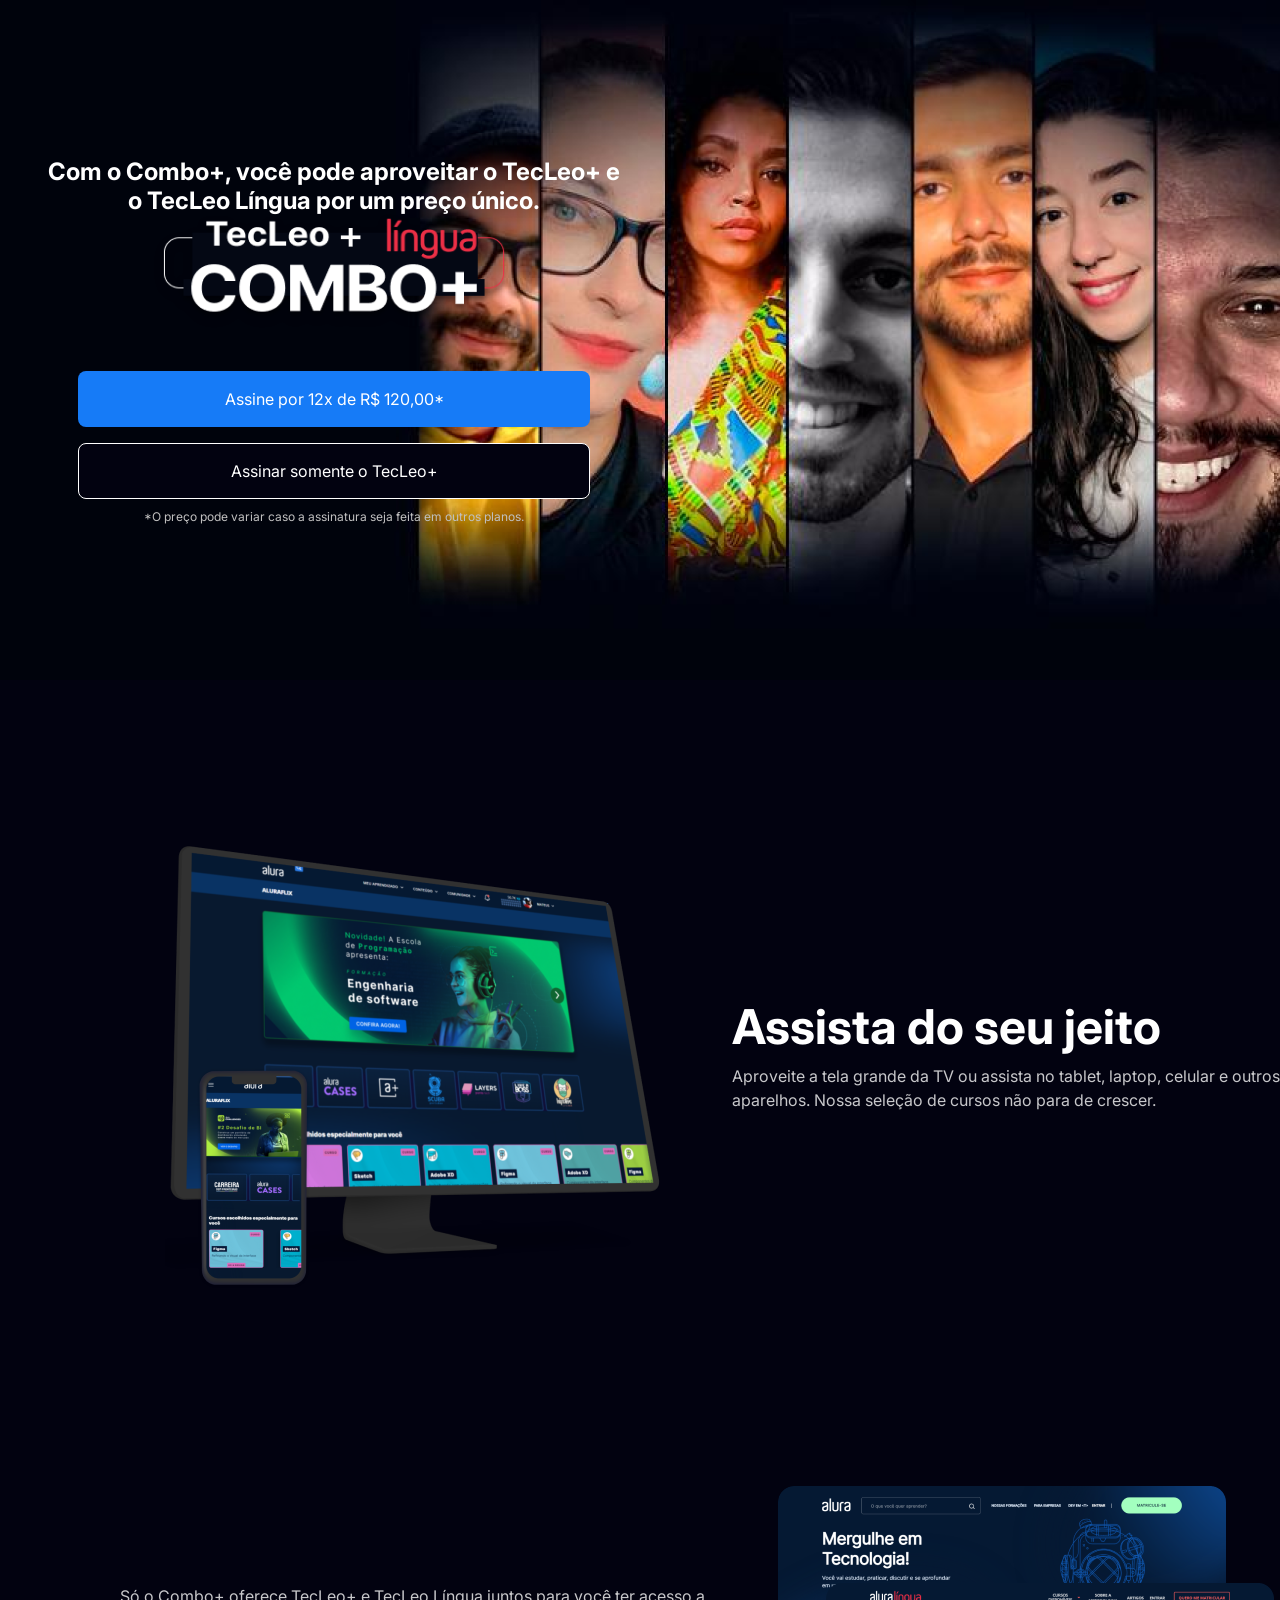
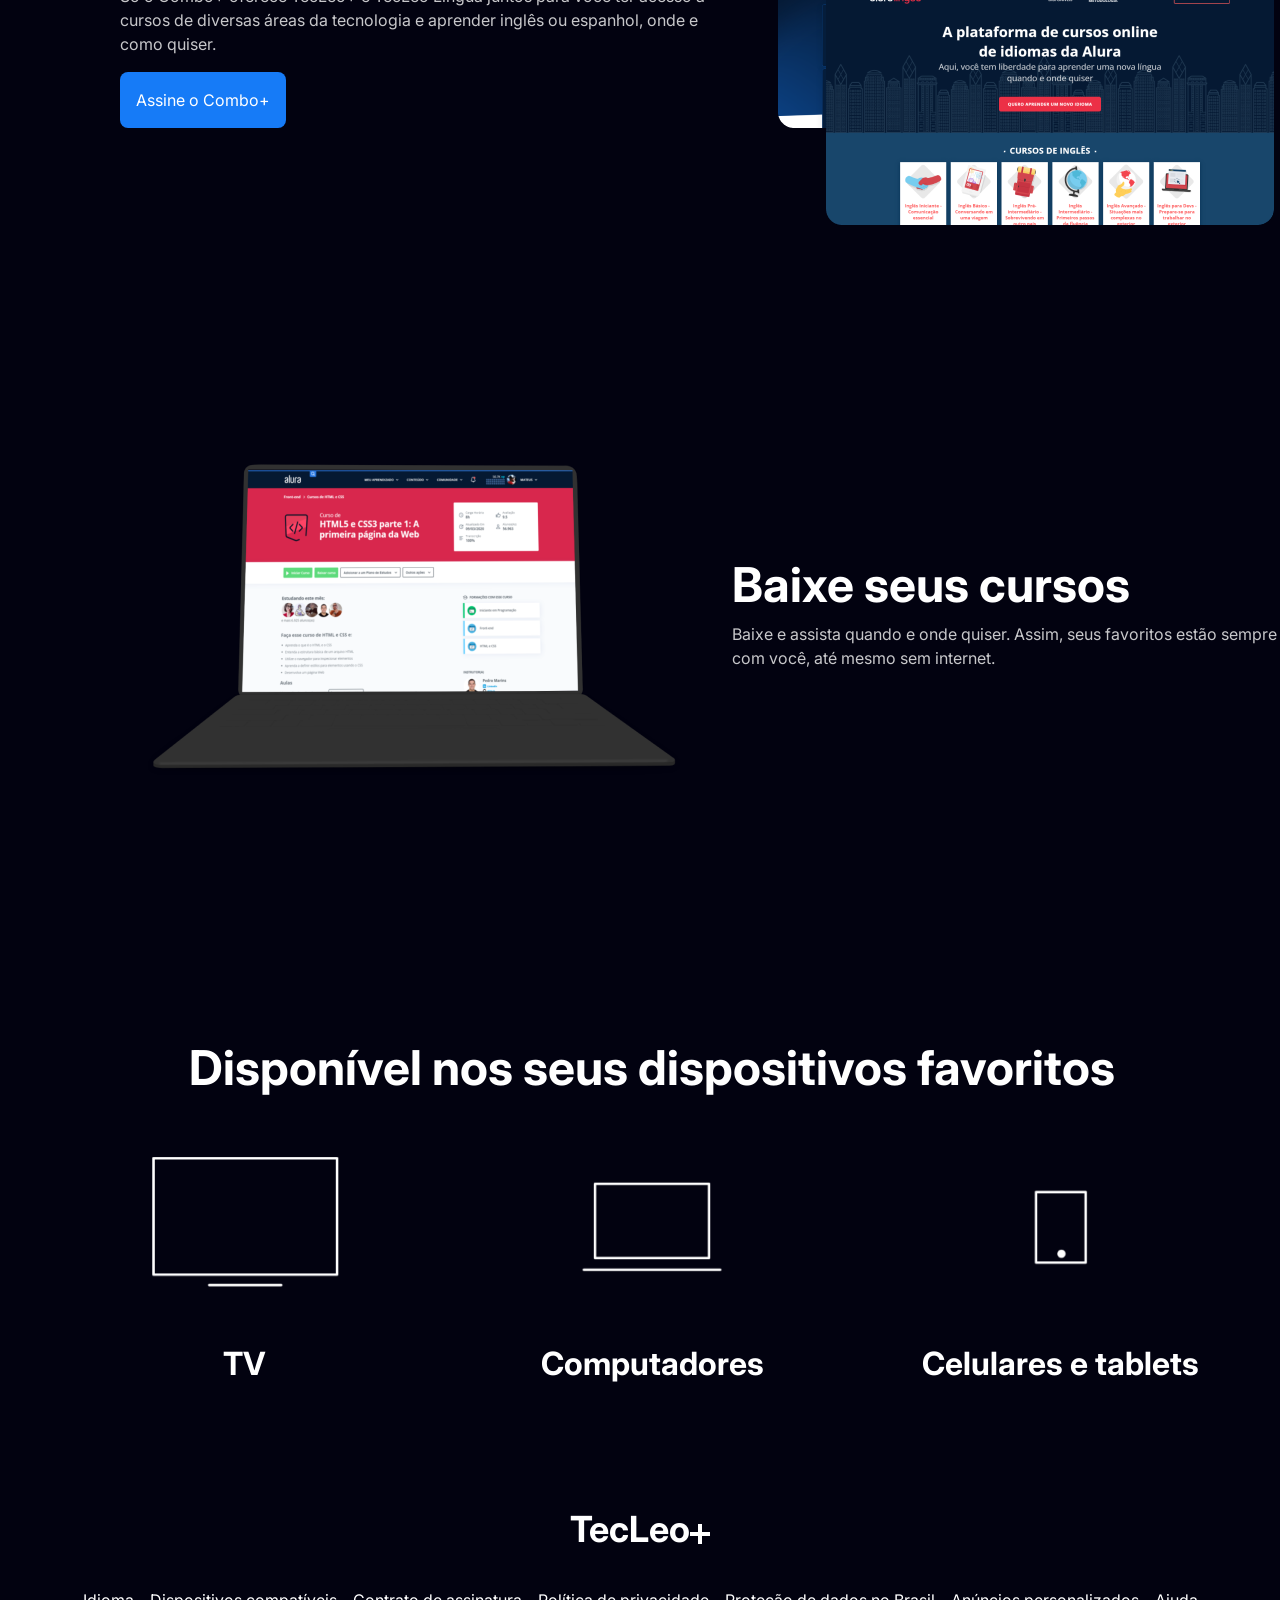
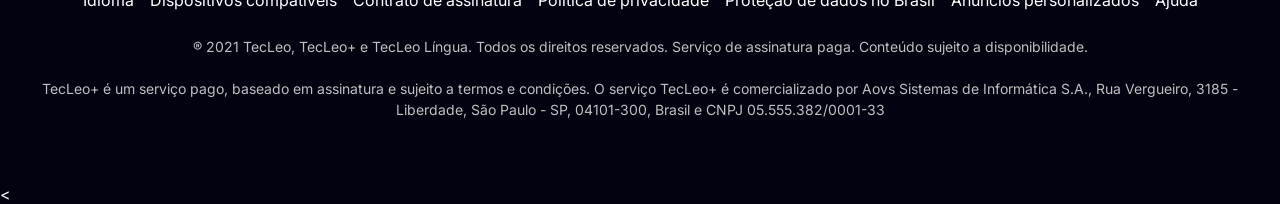
==== commit f2ee516d: "Update index.html" ====
--- a/index.html
+++ b/index.html
@@ -11,11 +11,11 @@
 <main>
 
     <section class="pagina-1">
-        <img src="imagens/Background.png" alt="" class="fundo-pagina1">
+        <img src="Background.png" alt="" class="fundo-pagina1">
 
         <div class="conteudo-cima">
             <h1>Com o Combo+, você pode aproveitar o TecLeo+ e o TecLeo Língua por um preço único.</h1>
-            <img src="imagens/Combo.png" alt="TecLeo+ Língua Combo+" class="combo-pagina1" width="348" height="104">
+            <img src="Combo.png" alt="TecLeo+ Língua Combo+" class="combo-pagina1" width="348" height="104">
 
             <div class="topo-botoes">
                 <button type="button" class="botao botao-azul">Assine por 12x de R$ 120,00*</button>
@@ -27,7 +27,7 @@
     </section>
 
     <section class="meio meio-um">
-        <img src="imagens/Plataformas.png" alt="Plataforma TecLeo+ em TV, tablet e celular" class="meio-img" width="498" height="560" loading="lazy">
+        <img src="Plataformas.png" alt="Plataforma TecLeo+ em TV, tablet e celular" class="meio-img" width="498" height="560" loading="lazy">
         <div class="meio-texto">
             <h2>Assista do seu jeito</h2>
             <p>Aproveite a tela grande da TV ou assista no tablet, laptop, celular e outros aparelhos. Nossa seleção de cursos não para de crescer.</p>
@@ -35,7 +35,7 @@
     </section>
 
     <section class="meio meio-dois">
-        <img src="imagens/Telas.png" alt="Telas da plataforma de cursos de idiomas" class="meio-img" width="496" height="339" loading="lazy">
+        <img src="Telas.png" alt="Telas da plataforma de cursos de idiomas" class="meio-img" width="496" height="339" loading="lazy">
         <div class="meio-texto">
             <p>Só o Combo+ oferece TecLeo+ e TecLeo Língua juntos para você ter acesso a cursos de diversas áreas da tecnologia e aprender inglês ou espanhol, onde e como quiser.</p>
             <button type="button" class="botao botao-azul">Assine o Combo+</button>
@@ -43,7 +43,7 @@
     </section>
 
     <section class="meio meio-tres">
-        <img src="imagens/Notebook.png" alt="Notebook exibindo um curso baixado" class="meio-img" width="547" height="324" loading="lazy">
+        <img src="Notebook.png" alt="Notebook exibindo um curso baixado" class="meio-img" width="547" height="324" loading="lazy">
         <div class="meio-texto">
             <h2>Baixe seus cursos</h2>
             <p>Baixe e assista quando e onde quiser. Assim, seus favoritos estão sempre com você, até mesmo sem internet.</p>
@@ -54,15 +54,15 @@
         <h2>Disponível nos seus dispositivos favoritos</h2>
 
         <figure class="aparelho">
-            <img src="imagens/tv.png" alt="" loading="lazy">
+            <img src="tv.png" alt="" loading="lazy">
             <figcaption>TV</figcaption>
         </figure>
         <figure class="aparelho">
-            <img src="imagens/computador.png" alt="" loading="lazy">
+            <img src="computador.png" alt="" loading="lazy">
             <figcaption>Computadores</figcaption>
         </figure>
         <figure class="aparelho">
-            <img src="imagens/celular.png" alt="" loading="lazy">
+            <img src="celular.png" alt="" loading="lazy">
             <figcaption>Celulares e tablets</figcaption>
         </figure>
     </section>
@@ -86,4 +86,4 @@
     <p class="rodape-texto">TecLeo+ é um serviço pago, baseado em assinatura e sujeito a termos e condições. O serviço TecLeo+ é comercializado por Aovs Sistemas de Informática S.A., Rua Vergueiro, 3185 - Liberdade, São Paulo - SP, 04101-300, Brasil e CNPJ 05.555.382/0001-33</p>
 </footer>
 </body>
-<+<
